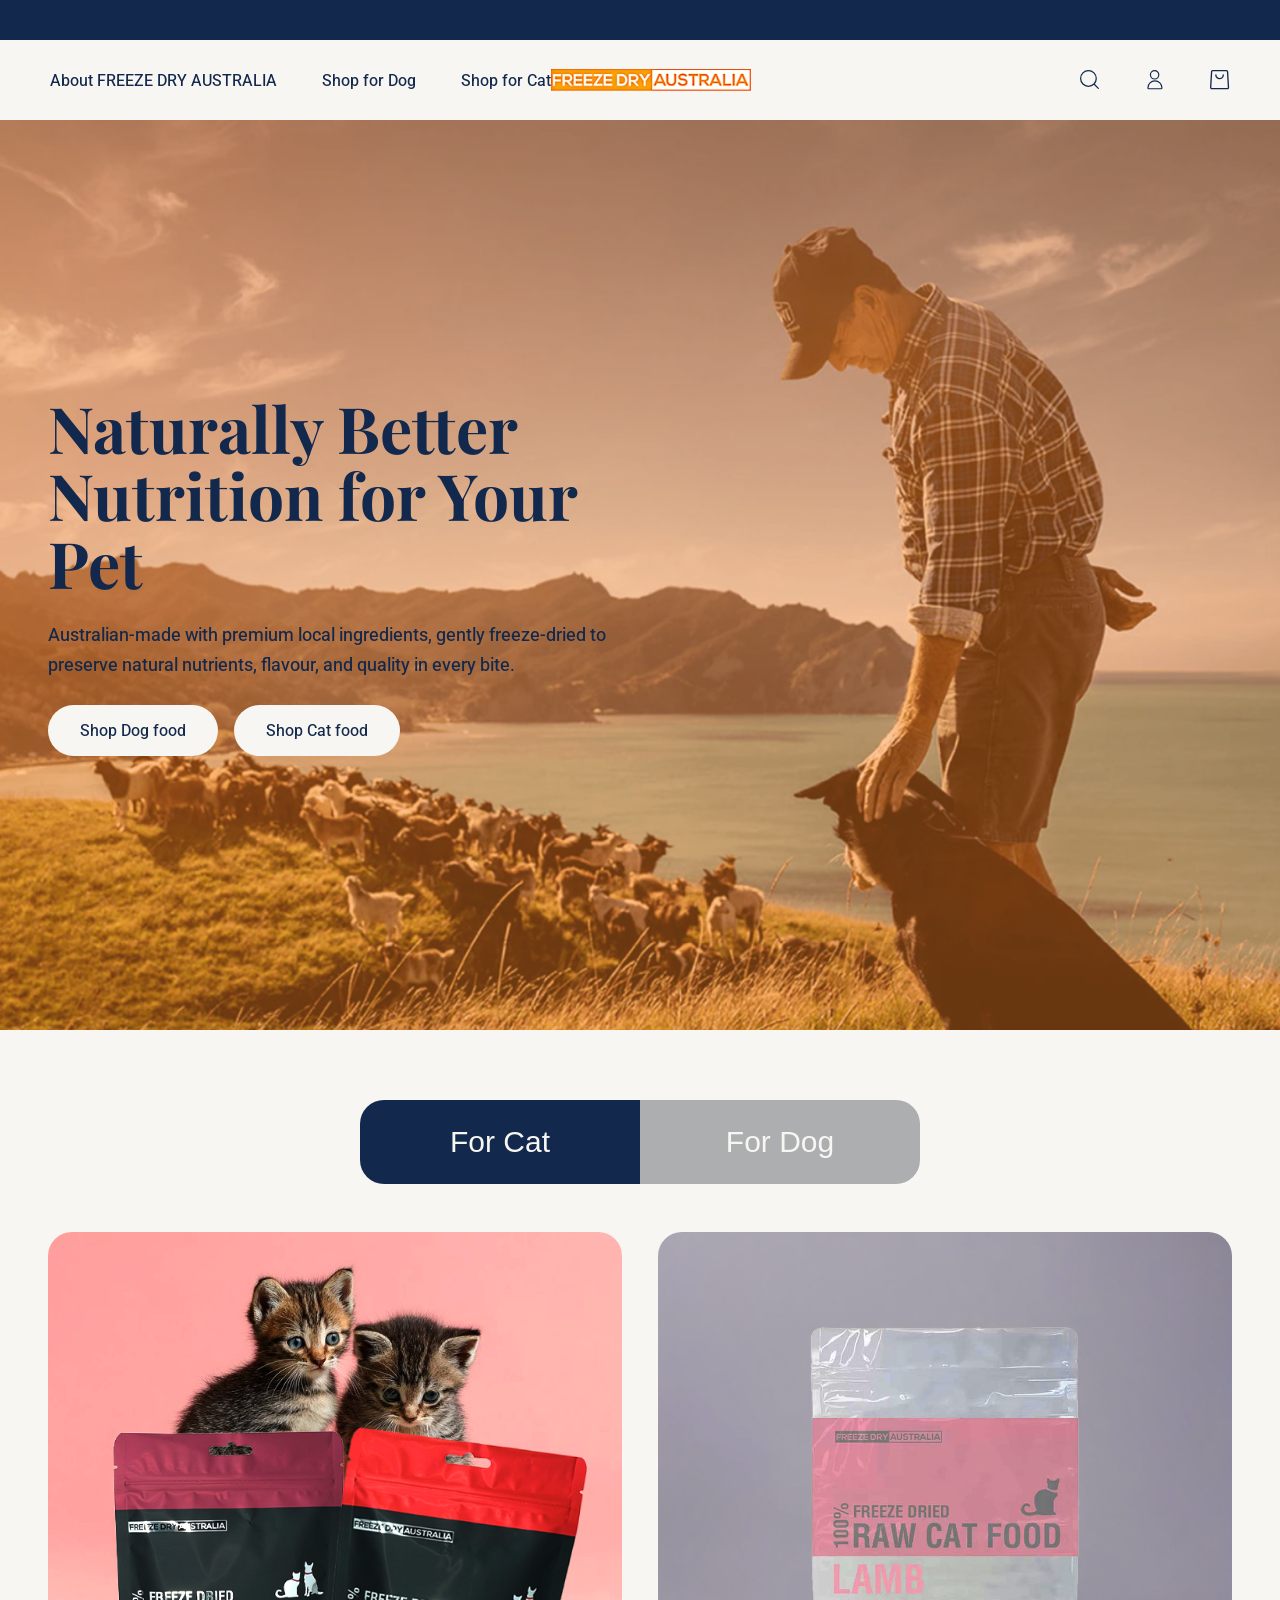
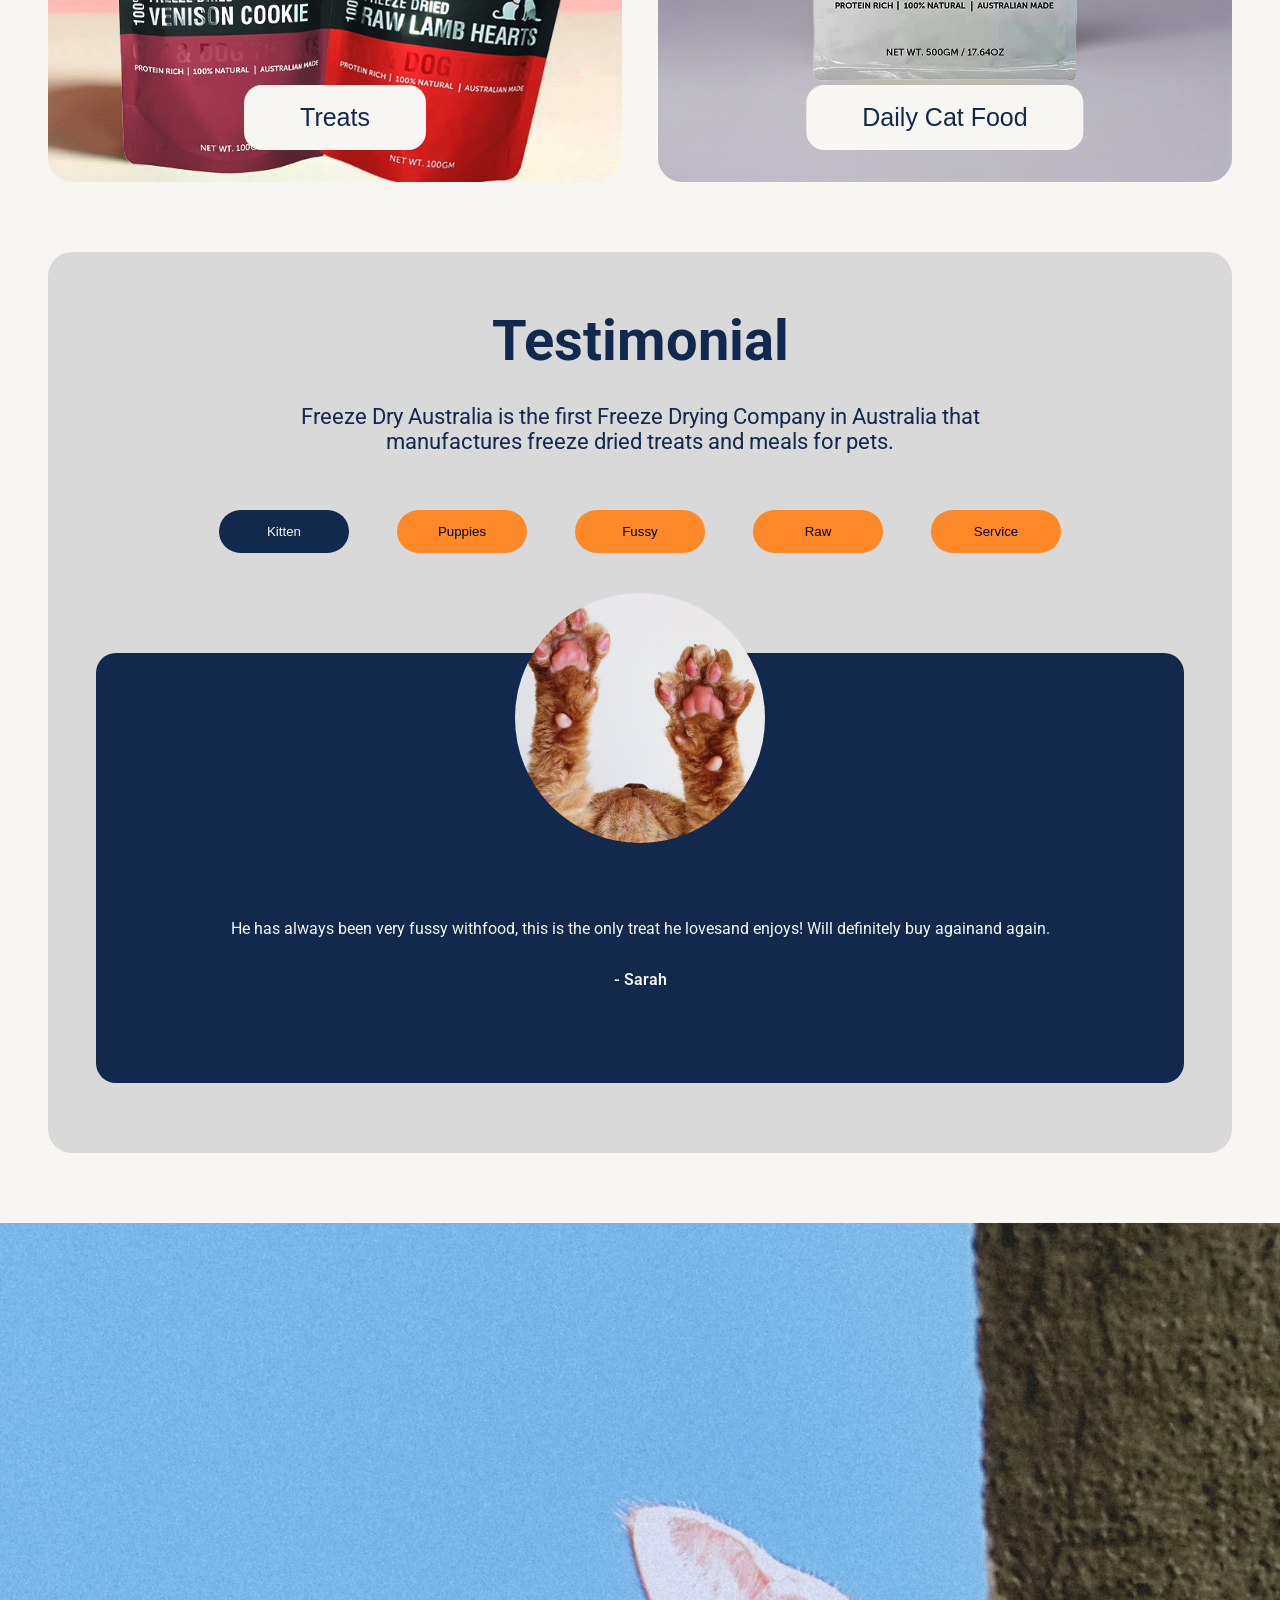
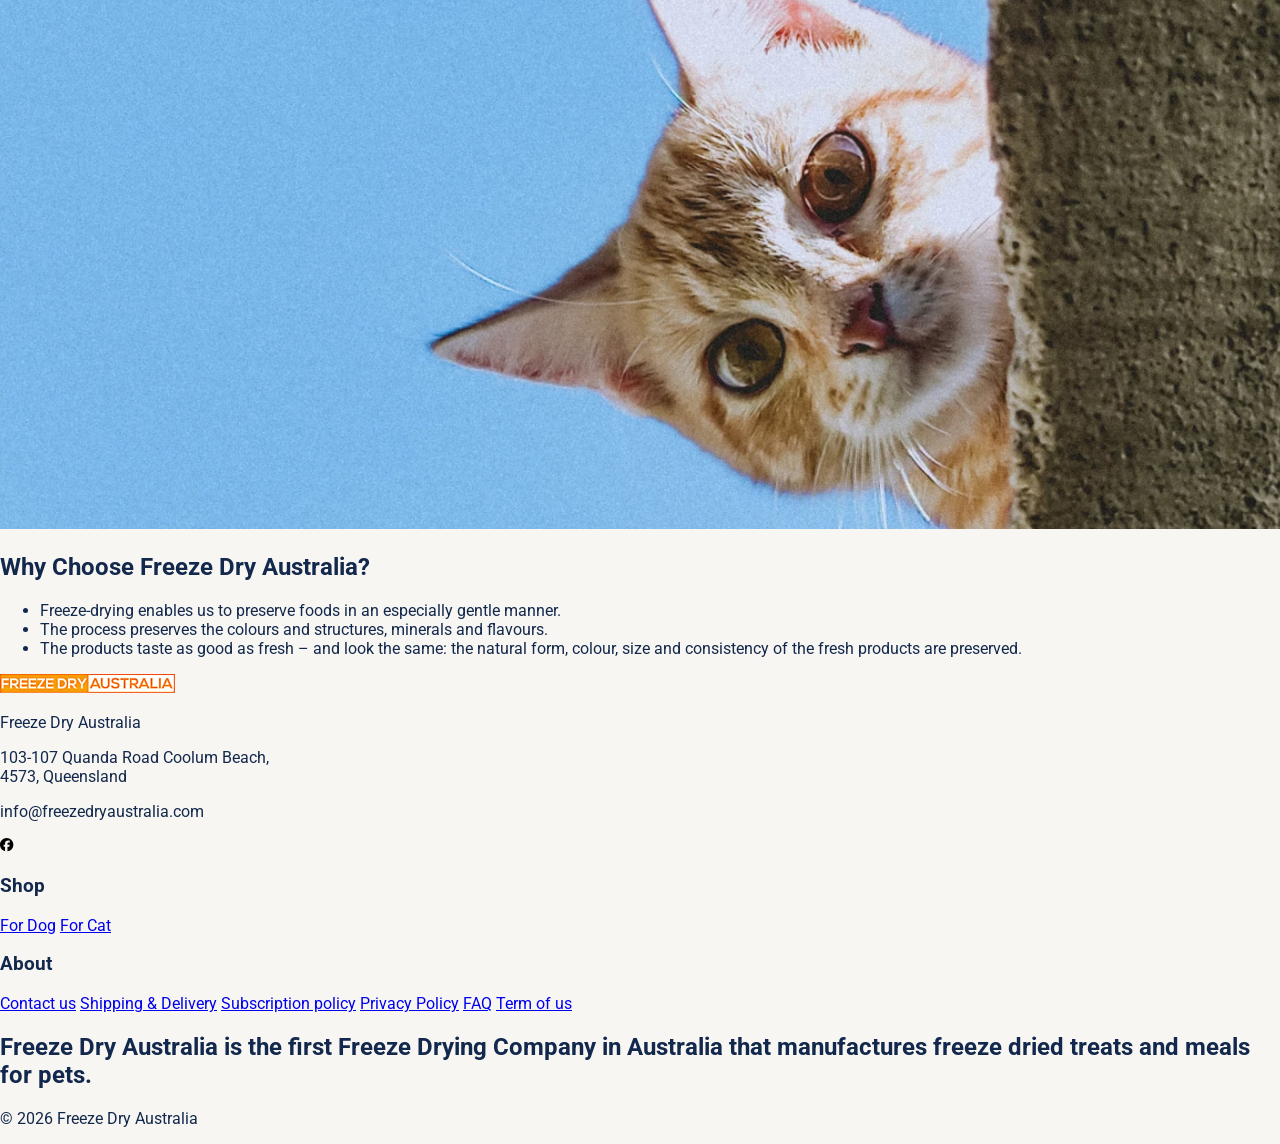
==== index.html @ 12892c16 "update homepage layout" ====
<!DOCTYPE html>
<html lang="en">
<head>
    <meta charset="UTF-8">
    <meta name="viewport" content="width=device-width, initial-scale=1.0">
    <title>Freezy homepage</title>
    <link rel="stylesheet" href="home.css">
    <link rel="preconnect" href="https://fonts.googleapis.com">
<link rel="preconnect" href="https://fonts.gstatic.com" crossorigin>
<link rel="preconnect" href="https://fonts.googleapis.com">
<link rel="preconnect" href="https://fonts.gstatic.com" crossorigin>
<link href="https://fonts.googleapis.com/css2?family=Inter:ital,opsz,wght@0,14..32,100..900;1,14..32,100..900&family=Josefin+Sans:ital,wght@0,100..700;1,100..700&family=Montserrat:ital,wght@0,100..900;1,100..900&family=Nunito+Sans:ital,opsz,wght@0,6..12,200..1000;1,6..12,200..1000&family=Playfair+Display:ital,wght@0,400..900;1,400..900&family=Roboto:ital,wght@0,100..900;1,100..900&display=swap" rel="stylesheet">
</head>
<body>
    <!-- i will use Chinese intead some notes-->
     <!-- 这部分是用于顶部运动行-->
    <div class="top-bar">
      <span>FREE SHIPPING OVER $150</span>
      <span>100% NATURAL INGREDIENTS</span>
      <span>AUSTRALIAN MADE PET TREATS</span>
      </div>
    
    <!-- 这部分是用于防止logo等-->
    <header class=" header-on-top">
        
        <nav class="nav-left">
          <a href="#">About FREEZE DRY AUSTRALIA</a>
          <a href="#">Shop for Dog</a>
          <a href="#">Shop for Cat</a></nav>
        <div class="logo">
          <a href="index.html"><img src="img\frezzylogo.svg" alt="logo-image"></a></div>
        
        <div class="nav-right">
          <a href="#"><img src="img\search-icon.svg" alt="Search"></a>
          <a href="#"><img src="img\personal-login.svg" alt="personal-login"></a>  
          <a href="#"><img src="img\cart.svg" alt="cart"></a></div>
        

    </header>

     <!-- 这部分是用于hero部分-->
      <main>
        <section class="hero">

          <div class="hero-overlay"></div> <img src="img\hero-image.png" alt="heroimage">
            <div class="hero-content">
                <p class="hero-sentence">Naturally Better Nutrition for Your Pet</p>
                <p class="hero-discription">Australian-made with premium local ingredients, gently freeze-dried to preserve natural nutrients, flavour, and quality in every bite.</p>
            <div class="hero-button">
                <a href="#" class="shop button">Shop Dog food</a>
                <a href="#" class="shop button">Shop Cat food</a>
            </div>
            </div>

           
        </section>

         <!-- 这部分是用于选猫or狗部分-->
         <section class="dogorcar-product-section">
            <div class="pet-tab">
                <button class="tab-active" data-pet="cat">For Cat</button>
                <button class="tab" data-pet="dog">For Dog</button>
            </div>

               <!-- 这部分是用于分布选猫部分-->
            <div class="product-grid cat-products active">
            <div class="Fordogorcat-product-card">
                <img src="img\shopcatfood.png" alt="Catfod">
                <button>Treats</button>
            </div>

             <div class="Fordogorcat-product-card">
                <img src="img\catfood-daily.png" alt="Catfod">
                <button>Daily Cat Food</button>
            </div></div>

          <!-- 这部分是用于分布狗部分-->
           <div class="product-grid dog-products">
            <div class="Fordogorcat-product-card">
                <img src="img\treatchiken.png" alt="dogfod">
                <button>Treats</button>
            </div>

            <div class="Fordogorcat-product-card">
                <img src="img\dogdailyfo.png" alt="dogfod">
                <button>Daily Dog Food</button>
            </div>
           </div>
         </section>

         <!-- 这部分是用于testimonial tabs-->
         
         <section class="testimonial-section">
            <h2>Testimonial</h2>
            <p class="Testimonial-sen">Freeze Dry Australia is the first Freeze Drying Company in Australia that manufactures freeze dried treats and meals for pets.</p>

            <div class="testimonial-tabs">
                <button class="review-bn active" data-review="kitten">Kitten</button>
                <button class="review-bn" data-review="puppies">Puppies</button>
                <button class="review-bn" data-review="fussy">Fussy</button>
                <button class="review-bn" data-review="raw">Raw</button>
                <button class="review-bn" data-review="service">Service</button>
            </div>

            <div class="review-display">
      
                <div class="main-review">
                <img id="review-image" src="img\kittten.jpg" alt="review pet image">
                <p id="review-text">He has always been very fussy withfood, this is the only treat he lovesand enjoys! Will definitely buy againand again.
      </p>
                <p id="review-name">- Sarah</p>
            </div>
            
        
        </div>
         </section>
      <!-- 这部分是用于whychooseus-->
 <section class="why-section">
    <img src="img\whychooseus.png" alt="Why">
    <div class="why-content">
    <h2>Why Choose Freeze Dry Australia?</h2>

    <ul>
      <li>Freeze-drying enables us to preserve foods in an especially gentle manner.</li>
      <li>The process preserves the colours and structures, minerals and flavours.</li>
      <li>The products taste as good as fresh – and look the same: the natural form, colour, size and consistency of the fresh products are preserved.</li>
    </ul>
  </div>
</section>

<!-- 这部分是用于结尾-->
 <footer class="site-footer">
  <div class="footer">
    <img src="img\frezzylogo.svg" alt="Freeze Dry Australia logo">

    <p>Freeze Dry Australia</p>
    <p>103-107 Quanda Road Coolum Beach,<br>4573, Queensland</p>
    <p>info@freezedryaustralia.com</p>

    <a href="https://www.facebook.com/freezedryaustralia/" class="social-icon"><img src="img\facebook.svg" alt="facebool"></a>
  </div>

  <div class="footer-links">
    <h3>Shop</h3>
    <a href="#">For Dog</a>
    <a href="#">For Cat</a>
  </div>
  <div class="footer-links">
    <h3>About</h3>
    <a href="#">Contact us</a>
    <a href="#">Shipping & Delivery</a>
    <a href="#">Subscription policy</a>
    <a href="#">Privacy Policy</a>
    <a href="#">FAQ</a>
    <a href="#">Term of us</a>
  </div>
    <div class="footer-message">
    <h2>
      Freeze Dry Australia is the first Freeze Drying Company in Australia that
      manufactures freeze dried treats and meals for pets.
    </h2>

    <p>© 2026 Freeze Dry Australia</p>
  </div>
</footer>



      </main>



  

    
      <script src="free.js"></script>
                 
</body>
</html>
---- home.css ----
* {
  box-sizing: border-box;
}

html,body {
    margin: 0;
    background: #F8F6F2;
    color: #12284C;
    width: 100%;
    font-family: "Roboto", sans-serif;
     overflow-x: clip;
   
}


.dogorcar-product-section,
.testimonial-section,
.why-section {
  margin-top: 70px;
}


/*top bar*/
.top-bar {
  position: relative;
  height: 40px;
  background:#12284C;
  overflow: hidden;
  display: flex;
  justify-content: center;
  align-items: center;
}

.top-bar span {
  position: absolute;
  color:#F8F6F2;
  font-size: 10px;
  font-weight: 400;
  opacity: 0;
  animation: textLoop 12s infinite;
}

.top-bar span:nth-child(1) {
  animation-delay: 0s;
}

.top-bar span:nth-child(2) {
  animation-delay: 4s;
}

.top-bar span:nth-child(3) {
  animation-delay: 8s;
}

@keyframes textLoop {

  0% {
    opacity: 0;
    transform: translatex(10px);
  }

  8% {
    opacity: 1;
    transform: translatex(0);
  }

  25% {
    opacity: 1;
  }

  33% {
    opacity: 0;
    transform: translatex(0);
  }

  100% {
    opacity: 0;
  }
}

/* nav bar */
.header-on-top {
  position: sticky;
  top: 0;
  width: 100%;
  height: 80px;
  padding: 0 50px;
  background: #F8F6F2;
  display: grid;
  grid-template-columns: 1fr auto 1fr;
  align-items: center;
  z-index: 1000;
}

* {
  box-sizing: border-box;
}

.nav-left {
  display: flex;
  gap: 45px;
  justify-content: flex-start;
}

.logo {
  display: flex;
  justify-content: center;
}

.logo img {
  width: 200px;
  height: auto;
  display: block;
}

.nav-right {
  display: flex;
  gap: 45px;
  justify-content: flex-end;
  align-items: center;
}

.nav-left a,.nav-right a {
  color: #12284C;
  text-decoration: none;
  font-weight: 450;
  white-space: nowrap;
}

.nav-right img {
  width: 20px;
  height: 20px;
  display: block;}

/*hero*/
.hero {
  position: relative;
  height: 910px;
  overflow: hidden;
  display: flex;
  align-items: center;
  padding: 0 48px;
}
.hero img{
  position: absolute;
  top: 0;
  left: 0;
  width: 100%;
  height: 100%;
  object-fit: cover;
  z-index: 0;
}

.hero-overlay {
  position: absolute;
 background: rgba(255, 137, 41, 0.4);
  z-index: 1;
  inset: 0;
}
.hero-content {
  max-width: 620px;
  position: relative;
  z-index: 2;
  color:#12284C;
  display: flex;
  flex-direction: column;
  gap: 24px;
}

.hero-sentence {
  font-size: 64px;
  line-height: 1.05;
  font-weight: 700;
  font-family: "Playfair Display", serif;
}

.hero-discription {
  font-size: 18px;
  line-height: 1.7;
  font-weight: 450;
}

.hero-sentence,
.hero-discription {
  margin: 0;
}

.hero-button {
  display: flex;
  gap: 16px;
  margin-top: 0;

}

.shop.button {
  background:#F8F6F2;
  color:#12284C;
  padding: 16px 32px;
  border-radius: 80px;
  text-decoration: none;
  font-weight: 450;
}

/* tab cat or dog product */
.dogorcar-product-section {
  padding: 0px 48px;
}

.pet-tab {
  width: 560px;
  margin: 0 auto 48px;
  display: flex;
  border-radius: 24px;
  overflow: hidden;
}

.tab,.tab-active {
  flex: 1;
  border: none;
  padding: 25px;
  font-size: 30px;
  background:#ADAEB0;
  color:#F8F6F2;
  cursor: pointer;
}

.tab-active {
  background:#12284C;
}

.product-grid {
  display: none;
  grid-template-columns: repeat(2, 1fr);
  gap: 36px;
}

.product-grid.active {
  display: grid;
}

.Fordogorcat-product-card {
  position: relative;
  height: 550px;
  border-radius: 24px;
  overflow: hidden;
}

.Fordogorcat-product-card img {
  width: 100%;
  height: 100%;
  object-fit: cover;
}

.Fordogorcat-product-card button {
  position: absolute;
  left: 50%;
  bottom: 32px;
  transform: translateX(-50%);
  border: none;
  border-radius: 18px;
  background:#F8F6F2;
  color:#12284C;
  padding: 18px 56px;
  font-size: 25px;
}



/* for testimonial */
.testimonial-section {
  padding: 10px 48px;
  margin-left: 48px;
  margin-right: 48px;
  background:#D9D9D9;
  border-radius: 24px;
  text-align: center;
}

.testimonial-section h2 {
  font-size: 56px;
  margin-bottom:  30px;
}

.Testimonial-sen {
  max-width: 720px;
  margin: 0 auto 56px;
  font-size: 22px;
}

.testimonial-tabs {
  display: flex;
  justify-content: center;
  gap: 48px;
  margin-bottom: 40px;
}

.review-bn {
  width: 130px;
  padding: 14px 0;
  border: none;
  border-radius: 80px;
  background: #FF8929;
  cursor: pointer;
}

.review-bn.active {
  background:#12284C;
  color:#F8F6F2;
}

.review-display {
  
  gap: 48px;
  align-items: end;
  
  margin: 0 auto;
  padding: 60px 0;
}



.main-review {
  position:relative;
  min-height: 430px;
  background:#12284C;
  color:#F8F6F2;
  border-radius: 20px;
  padding: 250px 48px 48px;
  display: flex;
  align-items:center;
  flex-direction: column;
  
}

.main-review img {
  position: absolute;
  top: -60px;
  left: 50%;
  transform: translateX(-50%);
  width: 250px;
  height: 250px;
  border-radius: 50%;
  object-fit: cover;
}

#review-name {

  font-weight: 600;

}
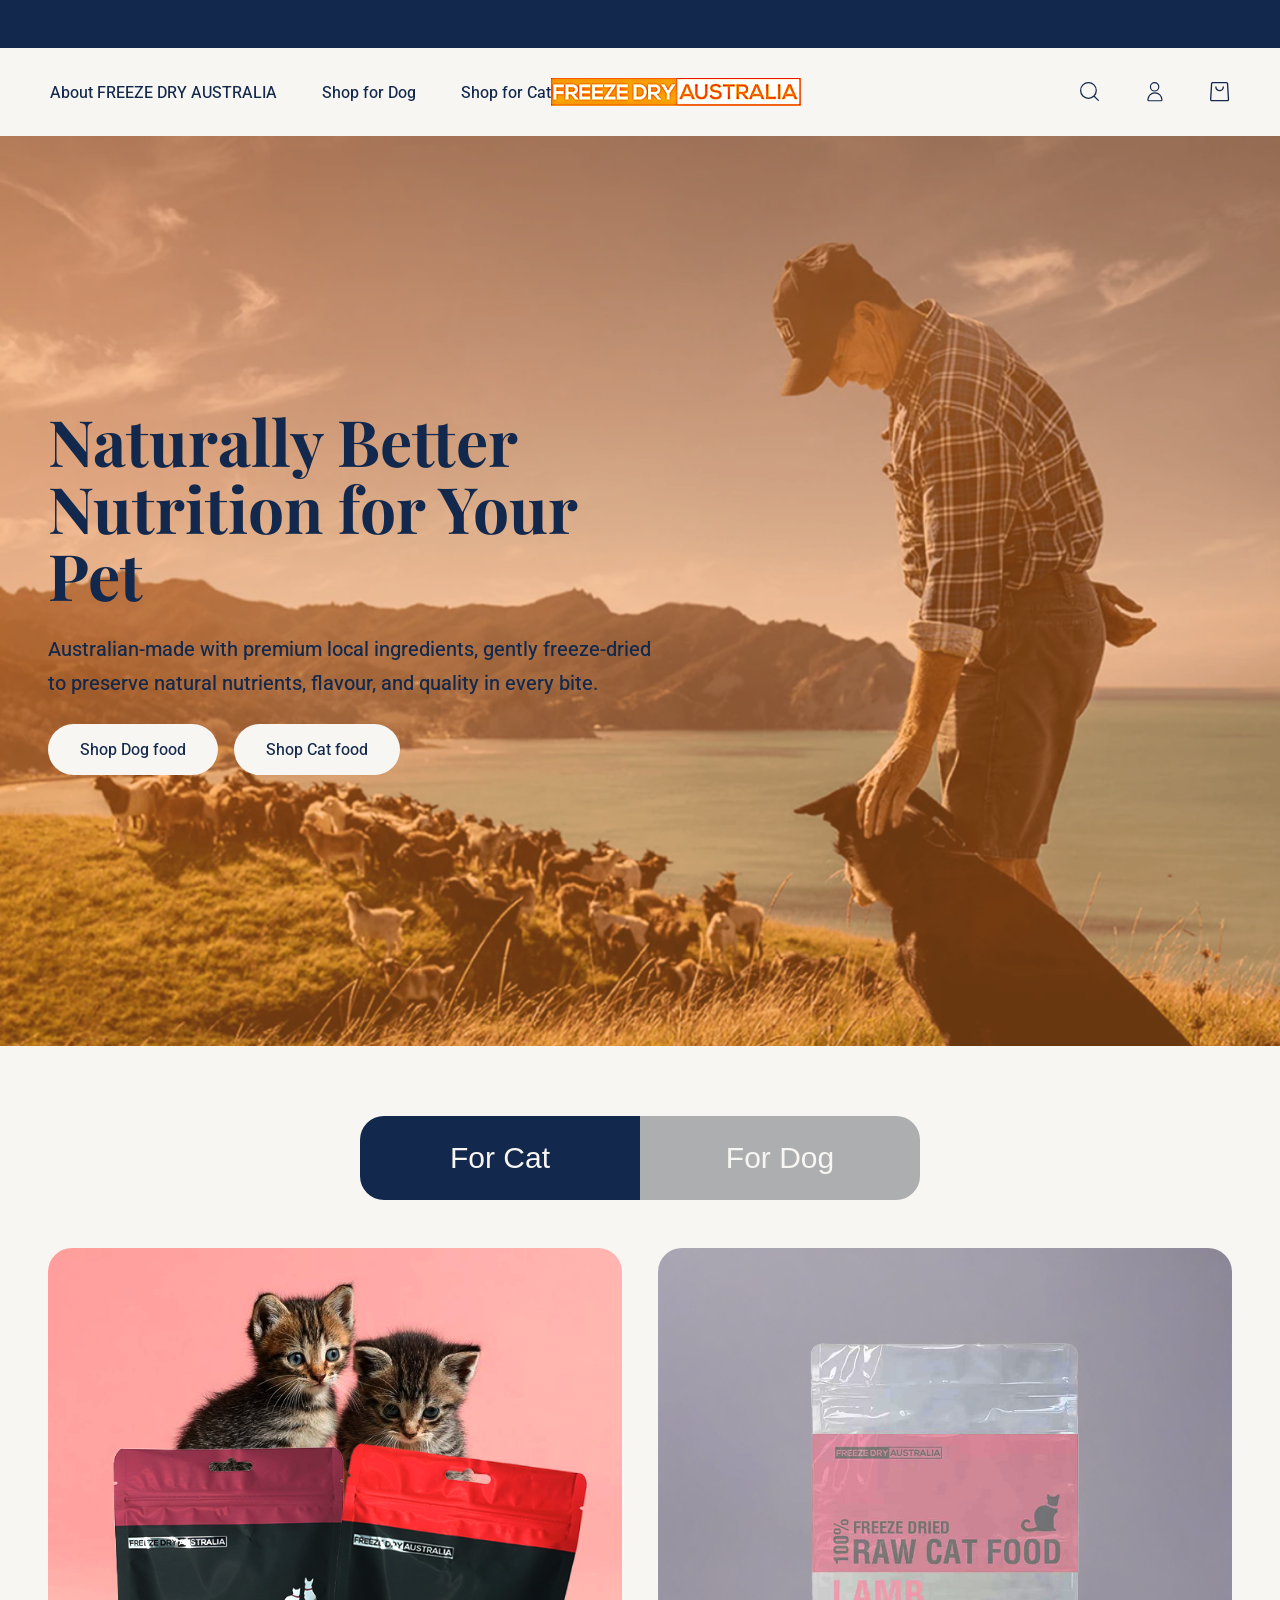
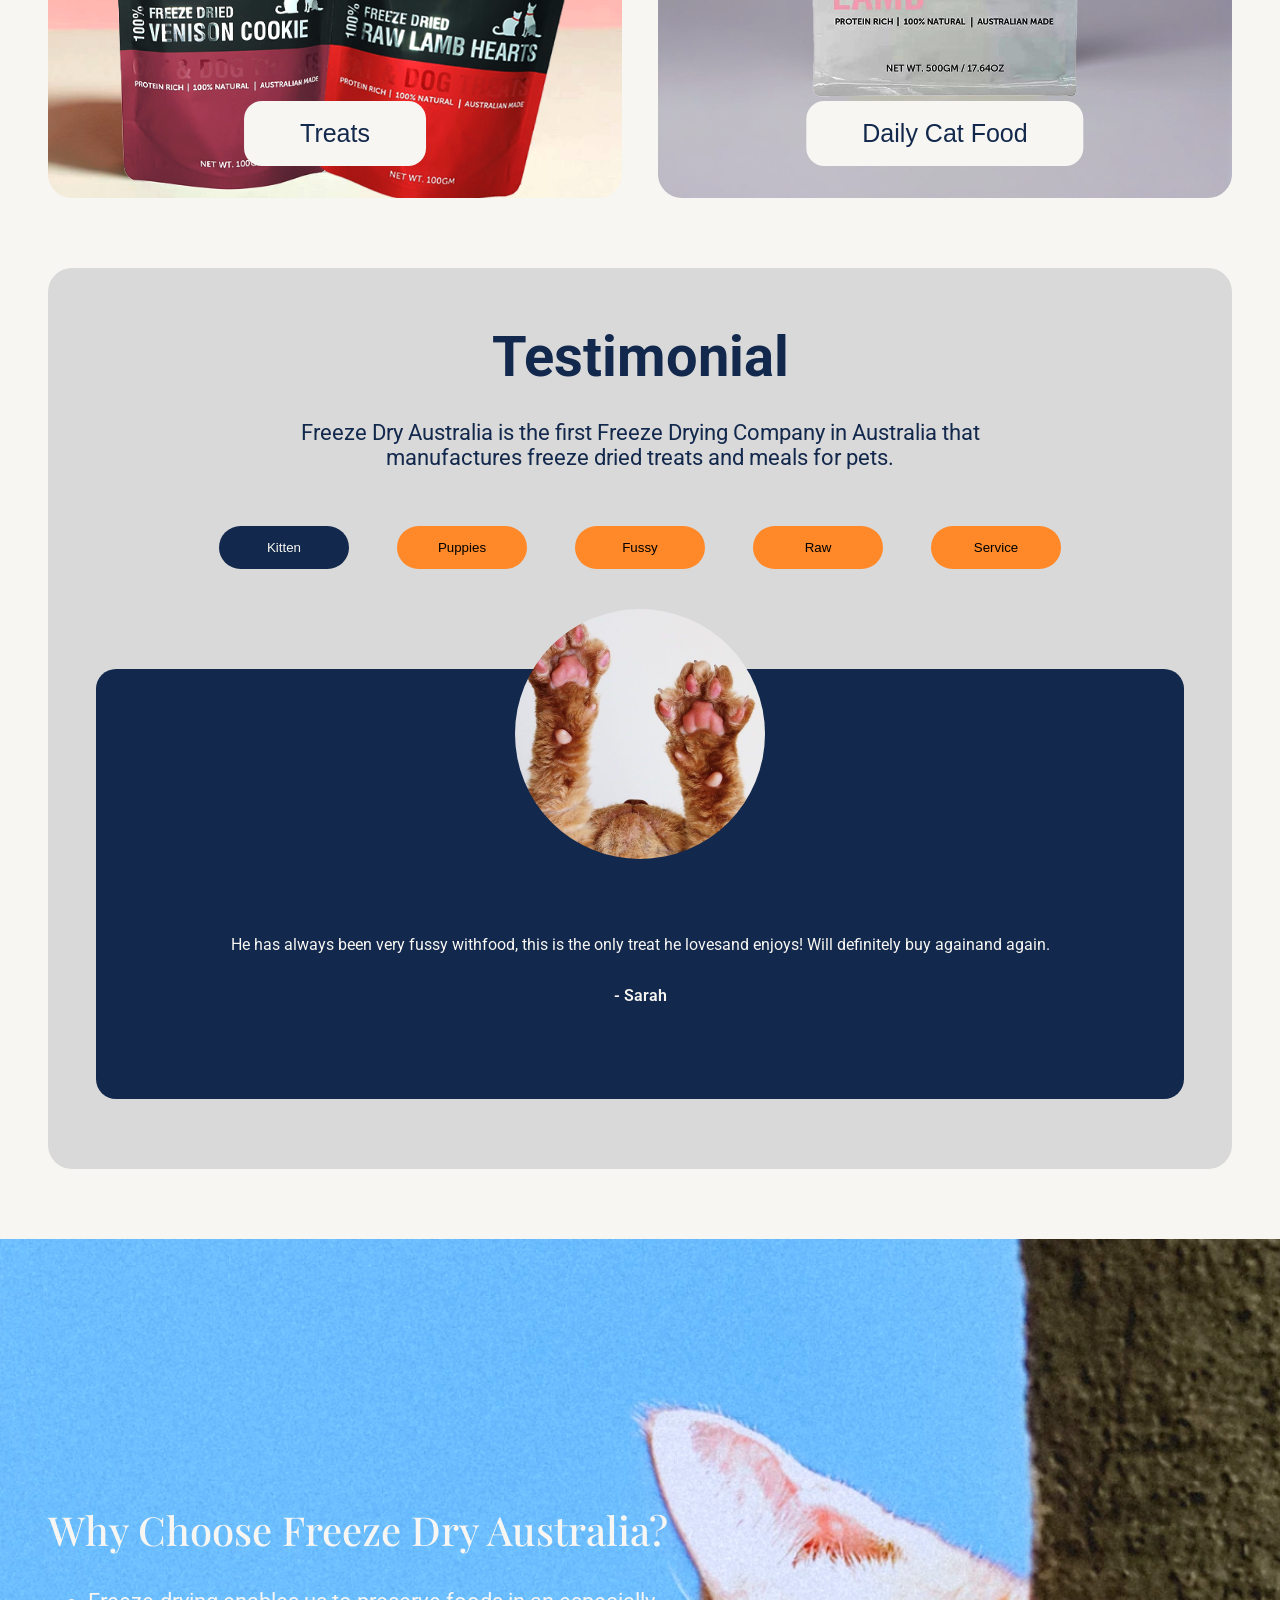
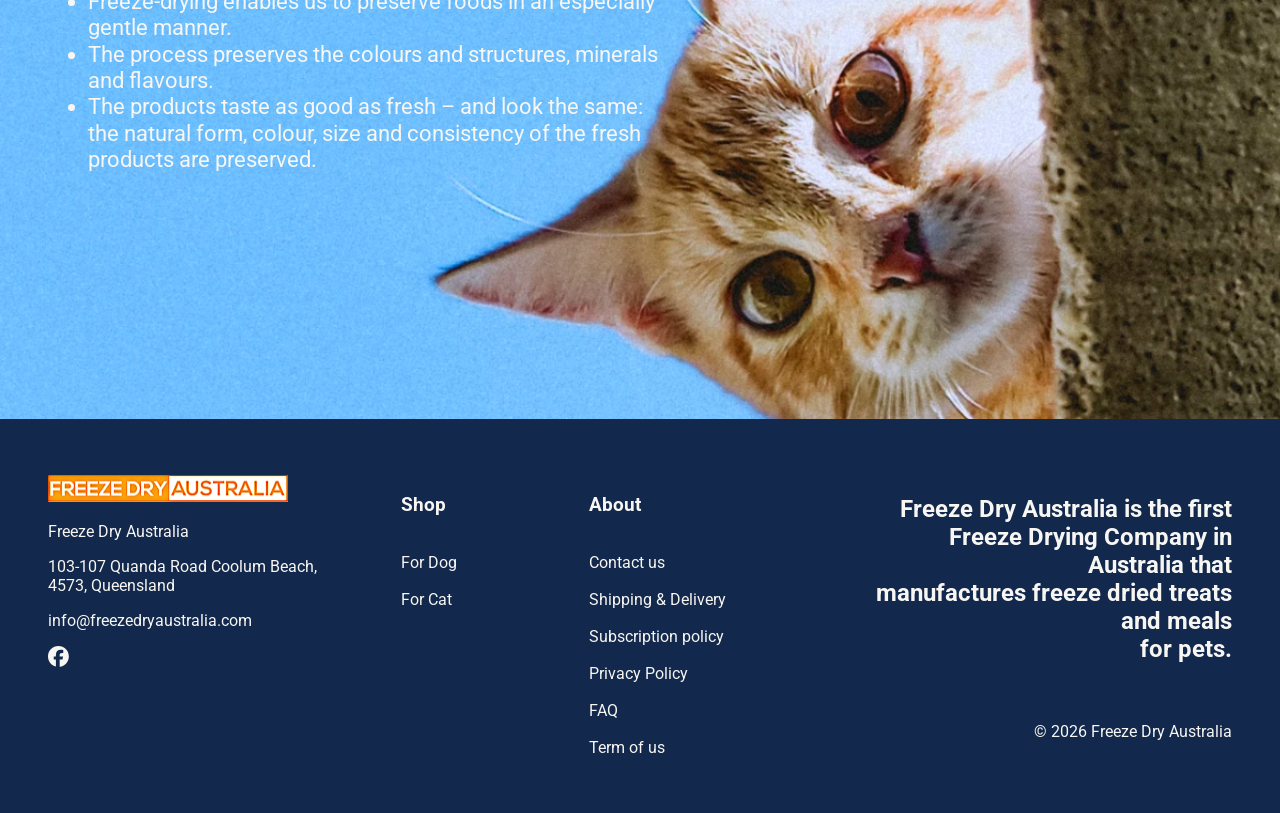
==== commit e6e895e2: "update homepage layout" ====
--- a/index.html
+++ b/index.html
@@ -116,7 +116,7 @@
          </section>
       <!-- 这部分是用于whychooseus-->
  <section class="why-section">
-    <img src="img\whychooseus.png" alt="Why">
+      <div class="why-bg"></div>
     <div class="why-content">
     <h2>Why Choose Freeze Dry Australia?</h2>
 
@@ -131,13 +131,13 @@
 <!-- 这部分是用于结尾-->
  <footer class="site-footer">
   <div class="footer">
-    <img src="img\frezzylogo.svg" alt="Freeze Dry Australia logo">
+    <img class="logo-footer"src="img\frezzylogo.svg" alt="Freeze Dry Australia logo">
 
     <p>Freeze Dry Australia</p>
     <p>103-107 Quanda Road Coolum Beach,<br>4573, Queensland</p>
     <p>info@freezedryaustralia.com</p>
 
-    <a href="https://www.facebook.com/freezedryaustralia/" class="social-icon"><img src="img\facebook.svg" alt="facebool"></a>
+    <a href="https://www.facebook.com/freezedryaustralia/" class="social-icon"><img src="img\facebook1.svg" alt="facebool"></a>
   </div>
 
   <div class="footer-links">
@@ -156,8 +156,8 @@
   </div>
     <div class="footer-message">
     <h2>
-      Freeze Dry Australia is the first Freeze Drying Company in Australia that
-      manufactures freeze dried treats and meals for pets.
+      Freeze Dry Australia is the first <br>Freeze Drying Company in Australia that<br>
+      manufactures freeze dried treats and meals<br> for pets.
     </h2>
 
     <p>© 2026 Freeze Dry Australia</p>
--- a/home.css
+++ b/home.css
@@ -23,7 +23,7 @@
 /*top bar*/
 .top-bar {
   position: relative;
-  height: 40px;
+  height: 48px;
   background:#12284C;
   overflow: hidden;
   display: flex;
@@ -34,8 +34,8 @@
 .top-bar span {
   position: absolute;
   color:#F8F6F2;
-  font-size: 10px;
-  font-weight: 400;
+  font-size: 13px;
+  font-weight: 350;
   opacity: 0;
   animation: textLoop 12s infinite;
 }
@@ -83,7 +83,7 @@
   position: sticky;
   top: 0;
   width: 100%;
-  height: 80px;
+  height: 88px;
   padding: 0 50px;
   background: #F8F6F2;
   display: grid;
@@ -108,7 +108,7 @@
 }
 
 .logo img {
-  width: 200px;
+  width: 250px;
   height: auto;
   display: block;
 }
@@ -175,7 +175,7 @@
 }
 
 .hero-discription {
-  font-size: 18px;
+  font-size: 20px;
   line-height: 1.7;
   font-weight: 450;
 }
@@ -347,4 +347,74 @@
 
   font-weight: 600;
 
+}
+
+/*Why*/
+.why-section {
+  position: relative;
+  height: 780px;
+  overflow: hidden;
+}
+
+.why-bg {
+  position: absolute;
+  inset: 0;
+  background-image: url("img/whychooseus.png");
+  background-repeat: no-repeat;
+  background-size: 120%;
+  background-position: 10% 70%;
+  filter: saturate(1.2) contrast(1.1);
+}
+
+.why-content {
+  position: absolute;
+  top: 50%;
+  left: 48px;
+  transform: translateY(-50%);
+  max-width: 620px;
+  color:#F8F6F2;
+}
+
+.why-content h2 {
+  font-size: 40px;
+  font-family: "Playfair Display", serif;
+  font-weight: 500;
+}
+
+.why-content li {
+  font-size: 22px;
+  line-height: 1.2;
+}
+
+/* footer */
+.site-footer {
+  background:#12284C;
+  color:#F8F6F2;
+  padding: 56px 48px;
+  display: grid;
+  grid-template-columns: 1.4fr 0.6fr 1fr 1.8fr;
+  gap: 64px;
+}
+
+.logo-footer {
+  width: 240px;
+}
+
+.footer-links {
+  display: flex;
+  flex-direction: column;
+  gap: 18px;
+}
+
+.footer-links a {
+  color:#F8F6F2;
+  text-decoration: none;
+}
+
+.footer-message {
+  display: flex;
+  flex-direction: column;
+  justify-content: space-between;
+  align-items: flex-end;
+  text-align: right;
 }
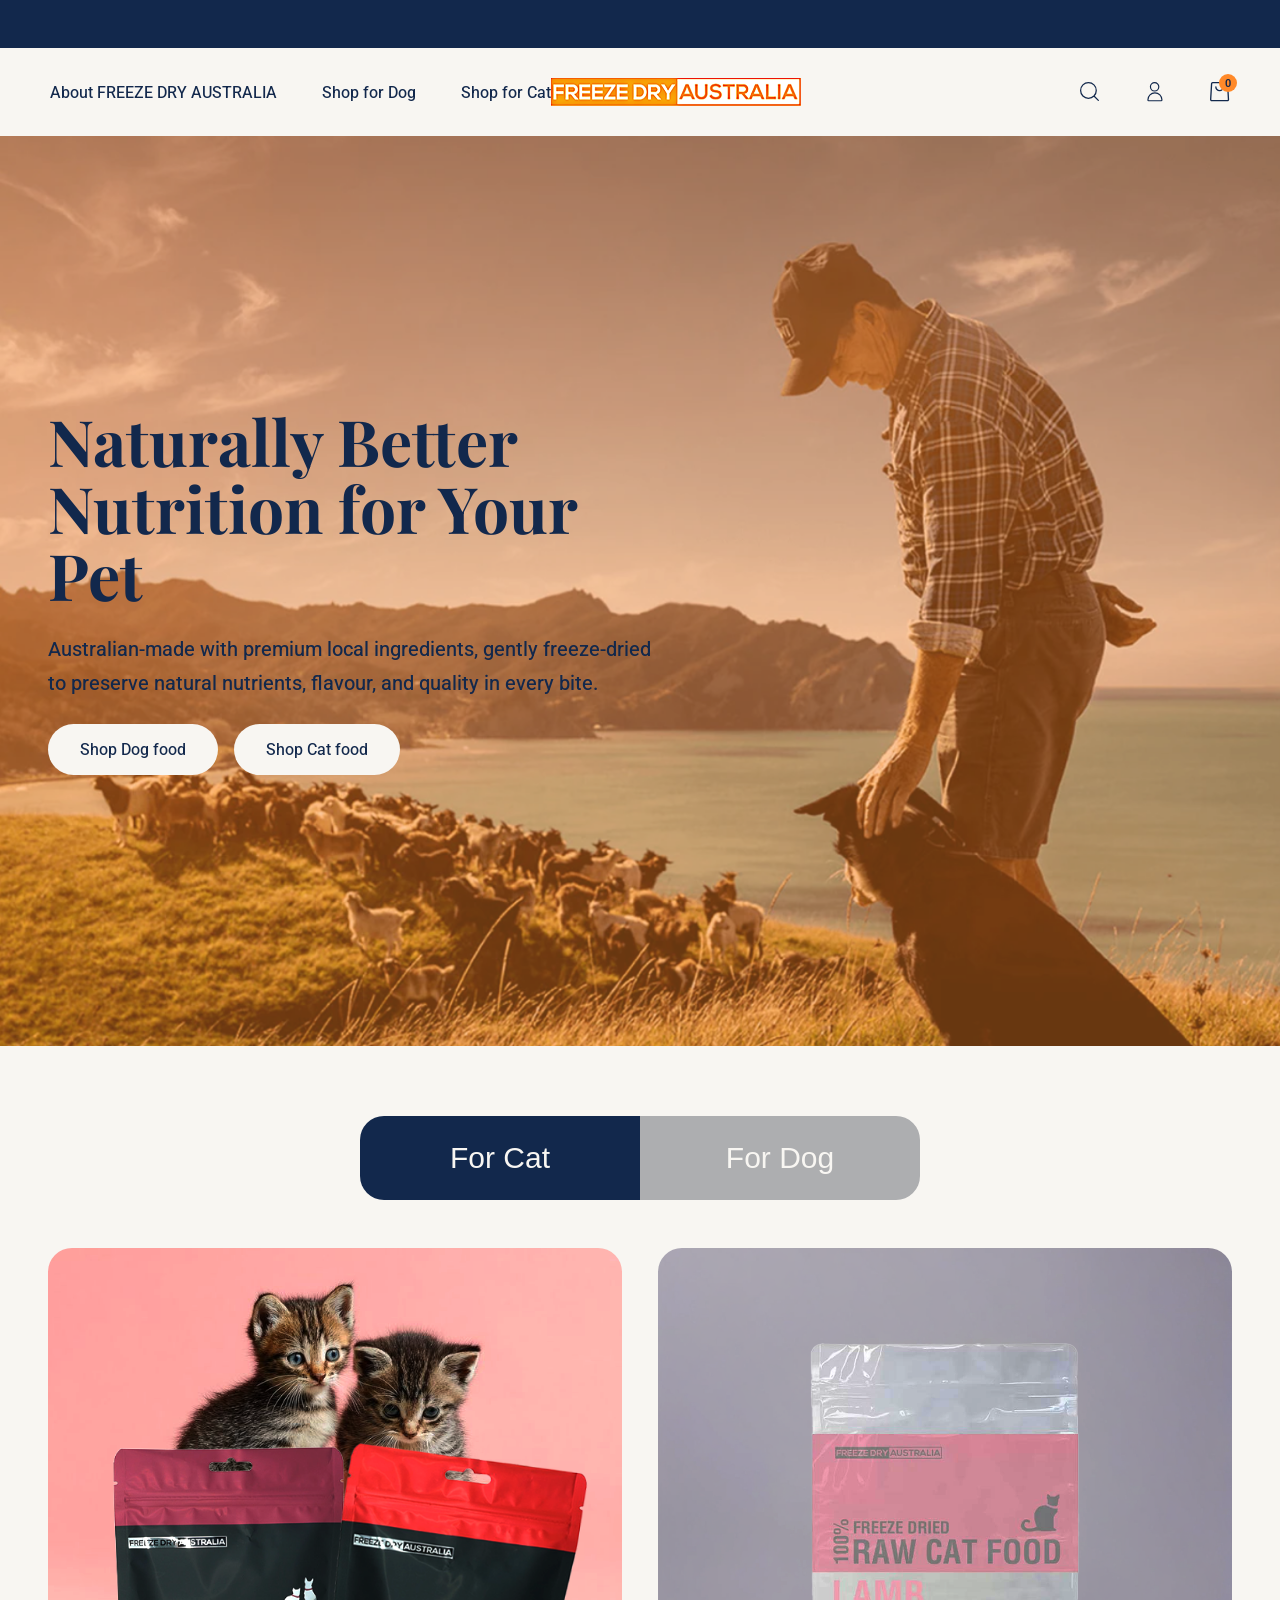
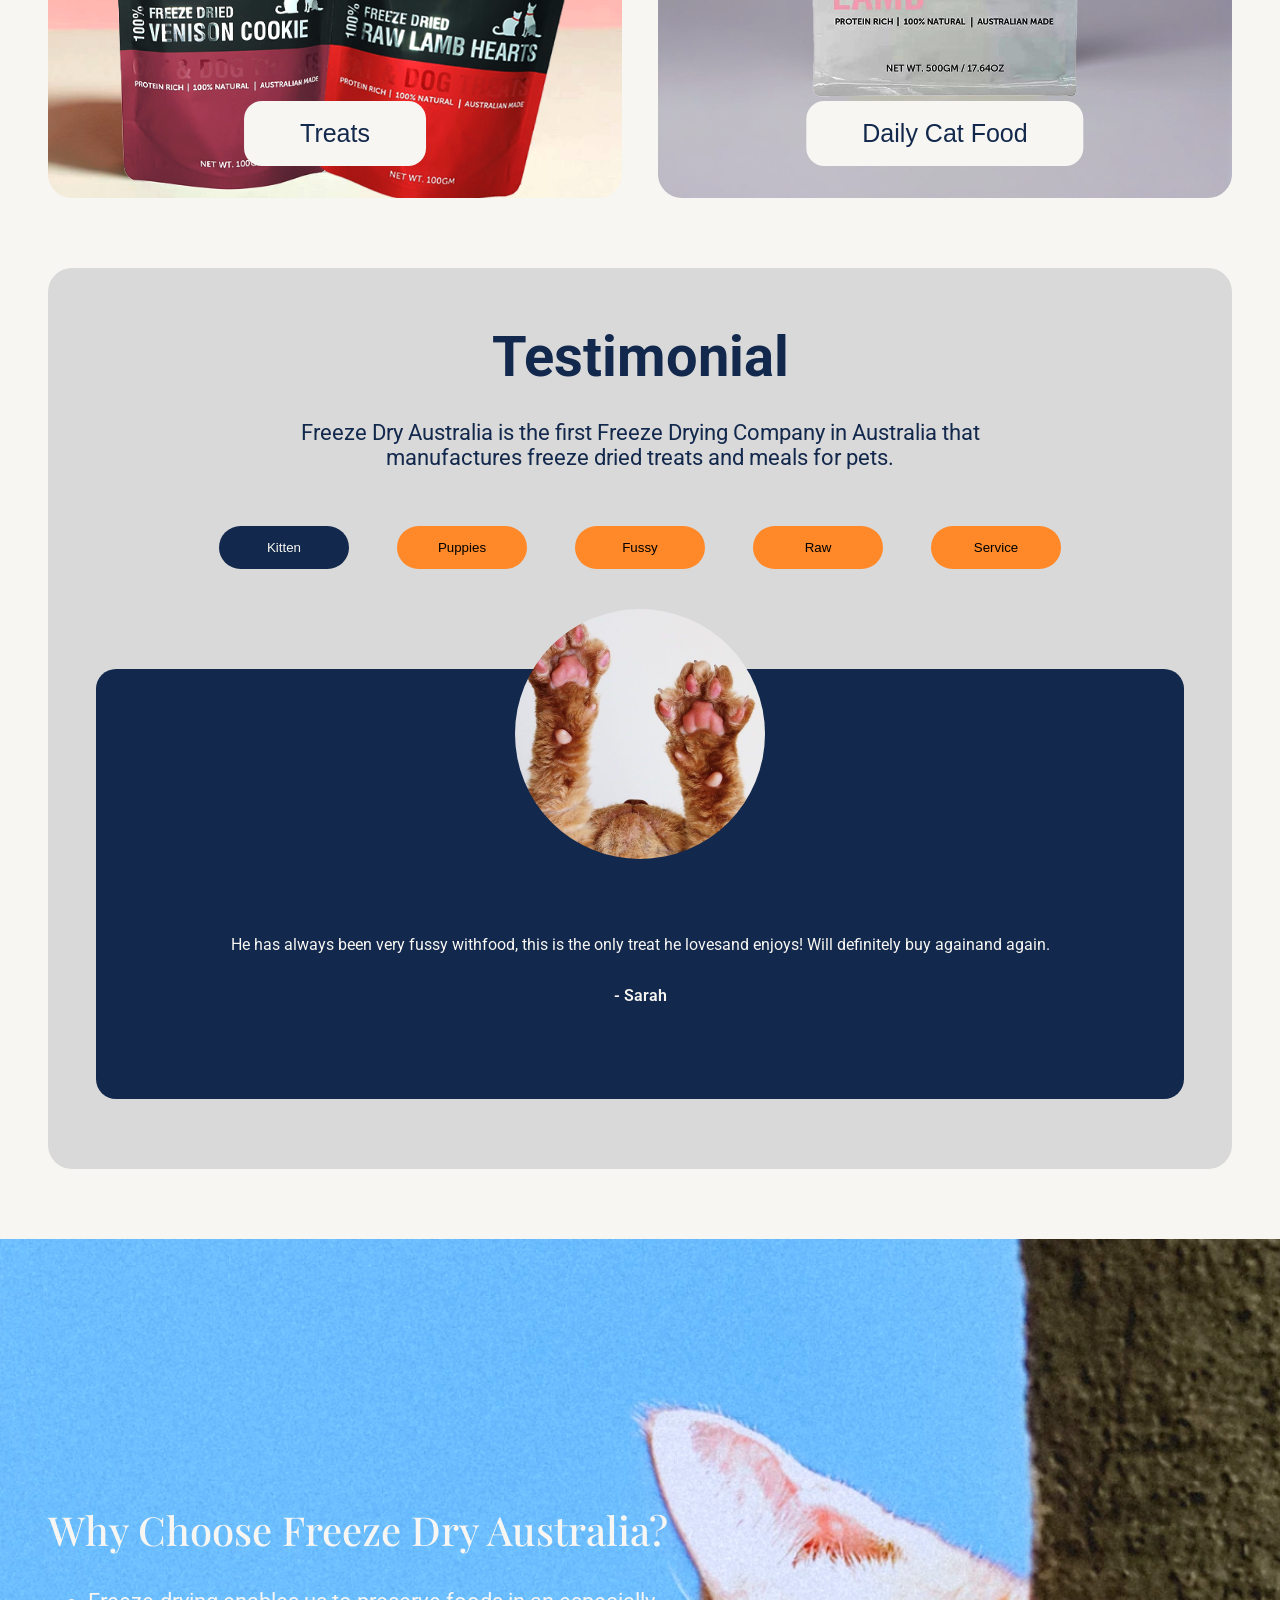
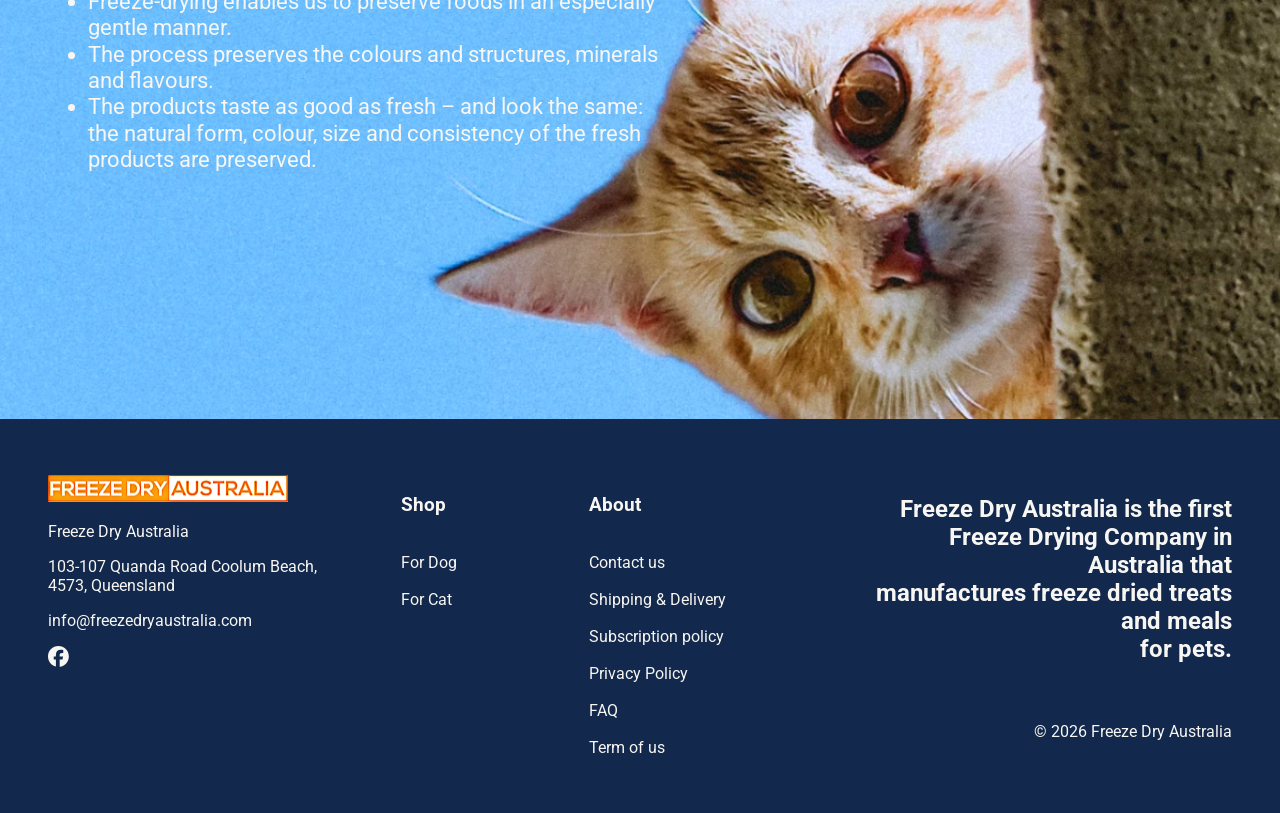
==== commit a71d05da: "update" ====
--- a/index.html
+++ b/index.html
@@ -31,9 +31,23 @@
           <a href="index.html"><img src="img\frezzylogo.svg" alt="logo-image"></a></div>
         
         <div class="nav-right">
-          <a href="#"><img src="img\search-icon.svg" alt="Search"></a>
-          <a href="#"><img src="img\personal-login.svg" alt="personal-login"></a>  
-          <a href="#"><img src="img\cart.svg" alt="cart"></a></div>
+          <a href="search.html">
+          <svg width="16" height="16" viewBox="0 0 16 16" fill="none" xmlns="http://www.w3.org/2000/svg">
+          <path d="M14.6667 14.6667L11.1667 11.1667M6.75 13C10.2017 13 13 10.2017 13 6.75C13 3.29822 10.2017 0.5 6.75 0.5C3.29822 0.5 0.5 3.29822 0.5 6.75C0.5 10.2017 3.29822 13 6.75 13Z" stroke="#12284C" stroke-linecap="round" stroke-linejoin="round"/>
+          </svg>
+
+          </a>
+          <a href="#">
+            <svg width="13" height="17" viewBox="0 0 13 17" fill="none" xmlns="http://www.w3.org/2000/svg">
+<path d="M0.5 15.3258V15.1458C0.5 11.8667 3.15831 9.20833 6.4375 9.20833C9.71666 9.20833 12.375 11.8667 12.375 15.1458V15.3258C12.375 15.6636 12.1011 15.9375 11.7633 15.9375H1.11174C0.773885 15.9375 0.5 15.6636 0.5 15.3258Z" stroke="#12284C" stroke-linejoin="round"/>
+<path d="M6.17361 7.625C8.14113 7.625 9.73611 6.03001 9.73611 4.0625C9.73611 2.09499 8.14113 0.5 6.17361 0.5C4.2061 0.5 2.61111 2.09499 2.61111 4.0625C2.61111 6.03001 4.2061 7.625 6.17361 7.625Z" stroke="#12284C" stroke-linejoin="round"/>
+</svg>
+
+          </a>  
+          <a href="#" class="cart-link" onclick="openCart(event)"><svg width="15" height="15" viewBox="0 0 15 15" fill="none" xmlns="http://www.w3.org/2000/svg">
+<path d="M9.95211 3.66667C9.95211 5.19696 8.71157 6.4375 7.18128 6.4375C5.65099 6.4375 4.41043 5.19696 4.41043 3.66667M1.19993 1.24518L0.501394 13.1202C0.474651 13.5749 0.836197 13.9583 1.2917 13.9583H13.0708C13.5263 13.9583 13.8879 13.5749 13.8611 13.1202L13.1626 1.24518C13.138 0.826737 12.7914 0.5 12.3723 0.5H1.99023C1.57106 0.5 1.22454 0.826737 1.19993 1.24518Z" stroke="#12284C" stroke-linecap="round" stroke-linejoin="round"/>
+</svg><span id="cart-count">0</span>
+</a></div>
         
 
     </header>
@@ -169,6 +183,70 @@
       </main>
 
 
+   <!-- 这部分是用于drawer-->
+      <div class="cart-overlay" id="cartOverlay" onclick="closeCart()"></div>
+      <aside class="cart-drawer" id="cartDrawer">
+
+         <!-- top-->
+        <div class="cart-drawer-head">
+          <div class="drawer-group">
+        <span class="drawer-cart-count" id="drawer-cart-count">0</span></div>
+        <h2>Your Cart</h2>
+        <button class="cart-close" onclick="closeCart()"><svg width="11" height="10" viewBox="0 0 11 10" fill="none" xmlns="http://www.w3.org/2000/svg">
+<path d="M0.5 0.5L9.6695 9.44026M9.6695 0.5L0.5 9.44026" stroke="#12284C" stroke-linecap="round" stroke-linejoin="round"/>
+</svg>
+</button></div>
+
+ <!-- shipping bar-->
+
+ <div class="drawer-shipping">
+  <p>Spend $131.75 more to reach free shipping!</p>
+
+  <div class="shipping-bar">
+      <div class="shipping-progress"></div></div></div>
+
+        
+        <div class="side-cart-item">
+          <img src="img/musule.png" alt="Green Lip Mussels">
+          <div class="side-cart-sentence"> <div class="side-cart-info"><div>
+      <p class="side-cart-category">Freeze-Dried Treats for Dog and Cat</p>
+      <h3>Whole Green Lip Mussels</h3>
+      <p>$18.25</p></div>
+      <button class="remove-items">
+        <svg width="11" height="10" viewBox="0 0 11 10" fill="none" xmlns="http://www.w3.org/2000/svg">
+<path d="M0.5 0.5L9.6695 9.44026M9.6695 0.5L0.5 9.44026" stroke="#12284C" stroke-linecap="round" stroke-linejoin="round"/>
+</svg>
+
+      </button>
+    </div>
+
+    <div class="quantity-item">
+      <button>-</button>
+      <span>1</span>
+      <button>+</button>
+    </div>
+  </div>
+        </div>
+
+  <div class="side-cart-bottom">
+    <div class="side-cart-total">
+      <span>Estimated total</span>
+      <strong>$18.25 AUD</strong>
+    </div>
+
+    <p class="shipping-note">Taxes and shipping calculated at checkout</p>
+    <div class="drawer-buttons">
+      <a href="cart.html" class="view-cart-btn">
+        View Cart
+      </a>
+      <a href="checkout.html" class="checkout-btn">
+        Check Out
+      </a>
+    </div>
+  </div>
+</aside>
+
+
 
   
 
--- a/home.css
+++ b/home.css
@@ -4,14 +4,50 @@
 
 html,body {
     margin: 0;
-    background: #F8F6F2;
-    color: #12284C;
     width: 100%;
     font-family: "Roboto", sans-serif;
      overflow-x: clip;
+     background-color: #F8F6F2;
+     color: #12284C;
    
 }
 
+a {
+  color: inherit;
+  text-decoration: none;
+  transition: 0.3s;
+}
+
+a:hover {
+  color: #FF8929;
+}
+
+svg path {
+  transition: 0.3s;
+  stroke: currentColor;
+}
+
+
+/*addtocart*/
+.cart-link {
+  position: relative;
+}
+
+#cart-count {
+  position: absolute;
+  top: -8px;
+  right: -7px;
+  width: 18px;
+  height: 18px;
+  border-radius: 80%;
+  background: #FF8929;
+  color: #12284C;
+  font-size: 11px;
+  font-weight: 600;
+  display: flex;
+  justify-content: center;
+  align-items: center;
+}
 
 .dogorcar-product-section,
 .testimonial-section,
@@ -127,10 +163,18 @@
   white-space: nowrap;
 }
 
-.nav-right img {
+.nav-right svg {
   width: 20px;
   height: 20px;
   display: block;}
+
+  .nav-right svg path {
+  transition: 0.3s;
+}
+
+.nav-right a:hover svg path {
+  stroke: #FF8929;
+}
 
 /*hero*/
 .hero {
@@ -417,4 +461,812 @@
   justify-content: space-between;
   align-items: flex-end;
   text-align: right;
-}+}
+
+
+
+/*search page */
+.search-page {
+  background:#12284C;
+  min-height: 100vh;
+}
+
+/*top */
+.search-top {
+  background:#F8F6F2;
+  padding: 48px 0;
+  display: flex;
+  justify-content: center;
+  align-items:center;
+  gap: 12px;
+}
+
+.search-bar {
+  width: 559px;
+  height: 42px;
+  background:#F8F6F2;
+  border: 1px solid #ADAEB0;
+  border-radius: 80px;
+  display: flex;
+  align-items: center;
+  padding-left: 18px;
+}
+
+.search-bar img {
+  width: 18px;
+  margin-right: 14px;
+}
+
+.search-bar input {
+  flex: 1;
+  border: none;
+  outline: none;
+  font-size: 18px;
+  color:#12284C;
+  background: transparent;
+}
+
+.close-btn {
+  width: 40px;
+  height: 40px;
+  border: none;
+  background:#12284C;
+  color:#F8F6F2;
+  border-radius: 10px;
+  font-size: 20px;
+  cursor: pointer;
+  margin-left: 12px;
+  display: flex;
+  justify-content: center;
+  align-items: center;
+
+}
+
+.close-btn svg {
+  width:9.14px;
+  height: 9.14px;
+  display: block;
+  
+}
+
+.close-btn path {
+  transition:0.3s;
+  stroke:#F8F6F2;
+}
+
+
+.close-btn:hover path {
+  stroke:#FF8929;
+
+}
+
+
+
+/*layout */
+.search-result-layout {
+  display: grid;
+  grid-template-columns: 1fr 260px;
+  gap: 72px;
+  padding: 60px 48px;
+}
+
+/* left*/
+.products-area h2 {
+  color:#F8F6F2;
+  margin-bottom: 36px;
+}
+
+.product-search-grid {
+  display: grid;
+  grid-template-columns: repeat(2, 353px);
+  gap: 36px;
+}
+
+/* search page */
+.search-page {
+  background: #12284C;
+  min-height: 100vh;
+}
+
+/* top search */
+.search-top {
+  background:#F8F6F2;
+  padding: 48px 0;
+  display: flex;
+  justify-content: center;
+}
+
+.search-bar {
+  width: 559px;
+  height: 48px;
+  background: #F8F6F2;
+  border: 1px solid #ADAEB0;
+  border-radius: 80px;
+  display: flex;
+  align-items: center;
+  padding-left: 18px;
+  padding-right: 1px;
+}
+
+.search-bar > img {
+  width: 18px;
+  height: 18px;
+  margin-right: 14px;
+}
+
+.search-bar input {
+  flex: 1;
+  border: none;
+  outline: none;
+  font-size: 18px;
+  color: #12284C;
+  background: transparent;
+}
+
+.close-btn {
+  width: 40px;
+  height: 40px;
+  border: none;
+  background: #12284C;
+  border-radius: 10px;
+  cursor: pointer;
+  display: flex;
+  justify-content: center;
+  align-items: center;
+}
+
+.close-btn img {
+  width: 10px;
+  height: 10px;
+}
+
+/*main layout*/
+.search-result-layout {
+  display: grid;
+  grid-template-columns: max-content 161px;
+  gap: 72px;
+  padding: 60px 48px;
+  align-items: start;
+}
+
+/* products area */
+.products-area h2,.search-suggestion h2 {
+  color: #F8F6F2;
+  font-size: 30px;
+  font-weight: 500;
+  margin: 0 0 36px;
+}
+
+.product-search-grid {
+  display: grid;
+  grid-template-columns: repeat(2, 353px);
+  gap: 36px;
+}
+
+/* card */
+.search-card {
+  width: 353px;
+  height: 161px;
+  background: #F8F6F2;
+  border-radius: 24px;
+  padding: 13px 16px;
+  display: flex;
+  align-items: center;
+  gap: 16px;
+}
+
+.search-card > img {
+  width: 129px;
+  height: 135px;
+  border-radius: 20px;
+  object-fit: cover;
+  flex-shrink: 0;
+}
+
+.search-card-info {
+  height: 135px;
+  flex: 1;
+  color: #12284C;
+  display: flex;
+  flex-direction: column;
+  justify-content: center;
+  gap: 6px;
+}
+
+.categorys {
+  color: #ADAEB0;
+  font-size: 10px;
+  font-weight: 450;
+ 
+
+}
+
+.categorys,
+.search-card-info h3,
+.prices,
+.stars {
+  margin: 0;
+}
+
+.search-card-info h3 {
+  min-height: 36px;
+  color: #12284C;
+  font-size: 15px;
+  font-weight: 450;
+}
+
+.stars {
+
+}
+
+.stars img {
+  width: 82px;
+  height: auto;
+  display: block;
+}
+
+.prices {
+  color: #12284C;
+  font-size: 16px;
+  font-weight: 500;
+}
+
+.search-card-info button {
+  width: 42px;
+  height: 42px;
+  border: none;
+  border-radius: 24px;
+  background: #FF8929;
+  color: #F8F6F2;
+  font-size: 8px;
+  cursor: pointer;
+ margin-top: auto;
+}
+
+.search-card-info button:hover {
+  color: #12284C;
+}
+
+
+
+
+
+/*suggestion*/
+.search-suggestion {
+  width: 161px;
+  display: flex;
+  flex-direction: column;
+}
+
+.search-suggestion a {
+  color: #F8F6F2;
+  text-decoration: none;
+  font-size: 15px;
+  margin-bottom: 24px;
+}
+
+.view-all-btn {
+  width: 353px;
+  height: 42px;
+  display: flex;
+  justify-content: center;
+  align-items: center;
+  border-radius: 24px;
+  background: #FF8929;
+  color: #F8F6F2;
+  text-decoration: none;
+  font-size: 15px;
+  font-weight: 450;
+  transition: 0.3s;
+  margin-top: 72px;
+}
+.view-all-btn:hover {
+  color: #12284C;
+}
+
+
+.products-area,.search-suggestion {
+  display: none;
+}
+
+
+/*result */
+.result-main {
+  padding: 48px;
+  background: #F8F6F2;
+  min-height: 100vh;
+}
+
+.result-main h1 {
+  text-align: center;
+  font-size: 50px;
+  color: #12284C;
+  margin-bottom: 32px;
+  font-family: "Roboto", sans-serif;
+  font-weight: 400;
+}
+
+
+.result-search-bar {
+  width: 559px;
+  height: 42px;
+  margin: 0 auto 48px;
+  border: 1px solid #ADAEB0;
+  border-radius: 80px;
+  display: flex;
+  align-items: center;
+  padding: 0 18px;
+  background: #F8F6F2;
+}
+
+.result-search-bar img {
+  width: 18px;
+  height: 18px;
+  margin-right: 14px;
+}
+
+.result-search-bar input {
+  flex: 1;
+  border: none;
+  outline: none;
+  background: transparent;
+  color: #12284C;
+  font-size: 16px;
+  font-family: "Roboto", sans-serif;
+}
+
+/* quantityandfilter */
+
+.result-quantity {
+  margin-bottom: 32px;
+  display: flex;
+  justify-content: space-between;
+  align-items: center;
+}
+
+.result-quantity p {
+  font-size: 14px;
+  color: #12284C;
+}
+
+.result-filter {
+  display: flex;
+  gap: 32px;
+}
+
+.result-filter span {
+  font-size: 14px;
+  color: #12284C;
+  cursor: pointer;
+}
+
+
+/*grid */
+.result-grid {
+  display: grid;
+  grid-template-columns: repeat(3, 1fr);
+  gap: 24px;
+  align-items: start;
+}
+
+.result-card {
+  background: #12284C;
+  border-radius: 24px;
+  overflow: hidden;
+}
+
+.result-card img {
+  width: 100%;
+  height: 520px;
+  object-fit: cover;
+  display: block;
+}
+
+
+.result-card-info {
+  background: #12284C;
+  padding: 24px;
+  color: #F8F6F2;
+  min-height: 240px;
+}
+
+.category {
+  font-size: 14px;
+  margin-bottom: 14px;
+  color: #ADAEB0;
+  font-family: "Roboto", sans-serif;
+}
+
+.result-card-info h2 {
+  font-size: 22px;
+  line-height: 1.25;
+  margin:0 0 16px;
+  font-weight: 400;
+  font-family: "Roboto", sans-serif;
+}
+
+.stars {
+  margin-bottom: 16px;
+}
+
+.stars img {
+  width: 92px;
+  height: auto;
+}
+
+.price-result {
+  font-size: 16px;
+  margin:0 0 20px;
+  font-family: "Roboto", sans-serif;
+}
+
+.result-card-info button {
+  width: 100%;
+  height: 42px;
+  border: none;
+  border-radius: 80px;
+  background: #FF8929;
+  color: #12284C;
+  font-size: 15px;
+  font-family: "Roboto", sans-serif;
+  cursor: pointer;
+}
+
+.product-image-link,
+.product-title-link {
+  text-decoration: none;
+}
+
+.product-title-link {
+  text-decoration: none;
+  color:#F8F6F2;
+  transition: 0.3s;
+}
+.product-title-link:hover {
+  color: #FF8929;
+}
+
+.product-image-link img {
+  display: block;
+}
+
+
+
+
+/*drawer*/
+
+.cart-overlay {
+  position: fixed;
+  inset: 0;
+  background: rgba(18, 40, 76, 0.35);
+  opacity: 0;
+  visibility: hidden;
+  transition: 0.3s;
+  z-index: 2000;
+}
+
+.cart-drawer {
+  position: fixed;
+  top: 0;
+  right: -500px;
+  width: 500px;
+  height: 100vh;
+  background:#F8F6F2;
+  z-index: 2001;
+  padding: 48px;
+  transition: 0.3s;
+}
+
+.cart-drawer.active {
+  right: 0;
+}
+
+.cart-overlay.active {
+  opacity: 1;
+  visibility: visible;
+}
+
+.cart-drawer-head{
+width: 100%;
+  display: flex;
+  justify-content:space-between;
+  align-items: center;
+}
+
+.drawer-group{
+  display: flex;
+  align-items: center;
+  gap: 12px;
+}
+.cart-close {
+  width: 40px;
+  height: 40px;
+  padding: 0;
+  border: none;
+  background: none;
+  display: flex;
+  justify-content: center;
+  align-items: center;
+  cursor: pointer;
+}
+
+.cart-drawer-head h2{
+  margin: 0;
+  line-height: 1;
+  }
+
+.cart-close svg{
+  width: 20px;
+  height: 20px;
+}
+
+.cart-close path {
+  transition: 0.3s;
+}
+
+.cart-close:hover path {
+  stroke: #FF8929;
+}
+
+
+.side-cart-item {
+  display: flex;
+  gap: 16px;
+  margin-top: 40px;
+}
+
+.side-cart-item img {
+  width: 90px;
+  height: 90px;
+  border-radius: 16px;
+  object-fit: cover;
+}
+
+.side-cart-category {
+  color: #ADAEB0;
+  font-size: 12px;
+}
+
+.side-cart-item h3 {
+  font-size: 16px;
+  font-weight: 400;
+}
+
+.side-cart-bottom {
+  position: absolute;
+  left: 48px;
+  right: 48px;
+  bottom: 32px;
+}
+
+.side-cart-total {
+  display: flex;
+  justify-content: space-between;
+  margin-bottom: 24px;
+}
+
+.checkout-btn {
+  height: 48px;
+  background: #12284C;
+  color: #F8F6F2;
+  border-radius: 12px;
+  display: flex;
+  justify-content: center;
+  align-items: center;
+}
+
+
+.drawer-shipping {
+  margin-top: 32px;
+  margin-bottom: 40px;
+  
+}
+
+.drawer-shipping p {
+  margin: 0 0 16px;
+  font-size: 15px;
+  color: #12284C;
+}
+
+.shipping-bar {
+  width: 100%;
+  height: 6px;
+  border-radius: 80px;
+  background: #D9D9D9;
+  overflow: hidden;
+}
+
+.shipping-progress {
+  width: 10%;
+  height: 100%;
+  background: #12284C;
+}
+
+/* cart item*/
+.side-cart-item {
+  display: flex;
+  gap: 20px;
+  margin-bottom: 48px;
+}
+
+.side-cart-item img {
+  width: auto;
+  height: 200px;
+  border-radius: 18px;
+  object-fit: cover;
+}
+
+.side-cart-sentence {
+  flex: 1;
+}
+
+
+.side-cart-info {
+  display: flex;
+  justify-content: space-between;
+  gap: 16px;
+}
+
+.side-cart-category {
+  margin: 0 0 8px;
+
+  color: #ADAEB0;
+  font-size: 12px;
+}
+
+.side-cart-info h3 {
+  margin: 0 0 12px;
+
+  font-size: 22px;
+  font-weight: 400;
+  line-height: 1.3;
+
+  color: #12284C;
+}
+
+.side-cart-info p:last-child {
+  margin: 0;
+
+  font-size: 18px;
+  font-weight: 500;
+
+  color: #12284C;
+}
+
+/* remove */
+
+.remove-items {
+  border: none;
+  background: none;
+  padding: 0;
+  cursor: pointer;
+}
+
+.remove-items svg {
+  width: 14px;
+  height: 14px;
+}
+
+.remove-items path {
+  stroke: #12284C;
+  transition: 0.3s;
+}
+
+.remove-items:hover path {
+  stroke: #FF8929;
+}
+
+/* quantity */
+.quantity-item {
+  margin-top: 24px;
+  width: 120px;
+  height: 42px;
+  border: 1px solid #ADAEB0;
+  border-radius: 80px;
+  display: flex;
+  justify-content: space-between;
+  align-items: center;
+  overflow: hidden;
+}
+
+.quantity-item button {
+  width: 40px;
+  height: 100%;
+  border: none;
+  background: none;
+  color: #12284C;
+  font-size: 20px;
+  cursor: pointer;
+}
+
+.quantity-item span {
+  color: #12284C;
+  font-size: 15px;
+}
+
+/* bottom */
+
+.side-cart-bottom {
+  position: absolute;
+  left: 32px;
+  right: 32px;
+  bottom: 32px;
+}
+
+.side-cart-total {
+  display: flex;
+  justify-content: space-between;
+  align-items: center;
+  margin-bottom: 12px;
+}
+
+.side-cart-total span {
+  font-size: 20px;
+  font-weight: 500;
+  color: #12284C;
+}
+
+.side-cart-total strong {
+  font-size: 28px;
+  color: #12284C;
+}
+
+.shipping-note {
+  margin: 0 0 24px;
+  font-size: 13px;
+  color: #ADAEB0;
+}
+
+/* buttons */
+
+.drawer-buttons {
+  display: grid;
+  grid-template-columns: 1fr 1fr;
+  gap: 16px;
+}
+
+.view-cart-btn {
+  height: 54px;
+  border: 1px solid #12284C;
+  border-radius: 999px;
+  display: flex;
+  justify-content: center;
+  align-items: center;
+  color: #12284C;
+  transition: 0.3s;
+}
+
+.view-cart-btn:hover {
+  background: #12284C;
+  color: #F8F6F2;
+}
+
+.checkout-btn {
+  height: 54px;
+  border-radius: 999px;
+  background: #12284C;
+  color: #F8F6F2;
+  display: flex;
+  justify-content: center;
+  align-items: center;
+  transition: 0.3s;
+}
+
+.checkout-btn:hover {
+  background: #FF8929;
+  color: #12284C;}
+
+
+
+ .drawer-cart-count {
+  width: 32px;
+  height: 32px;
+  border-radius: 80px;
+  background:#FF8929;
+  color: #12284C;
+  font-size: 15px;
+  font-weight: 600;
+  display: flex;
+  justify-content: center;
+  align-items: center;
+ }
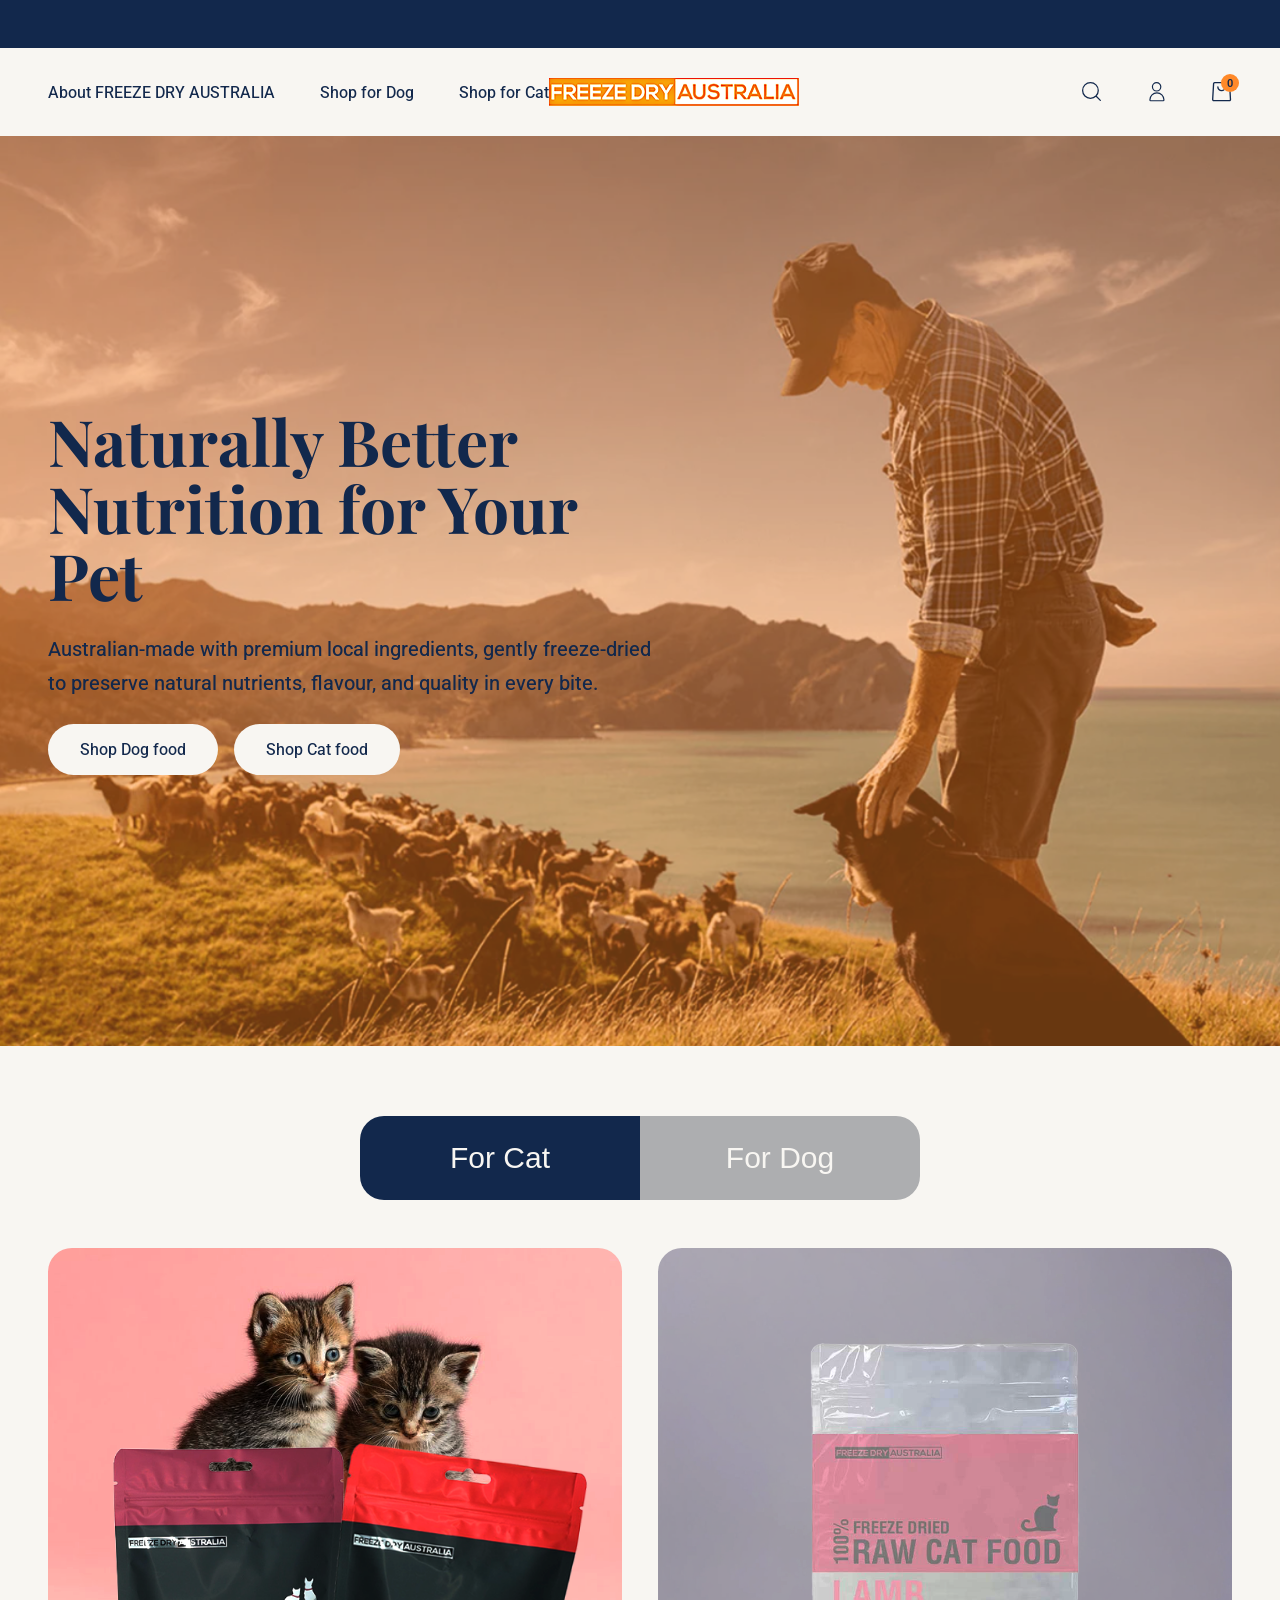
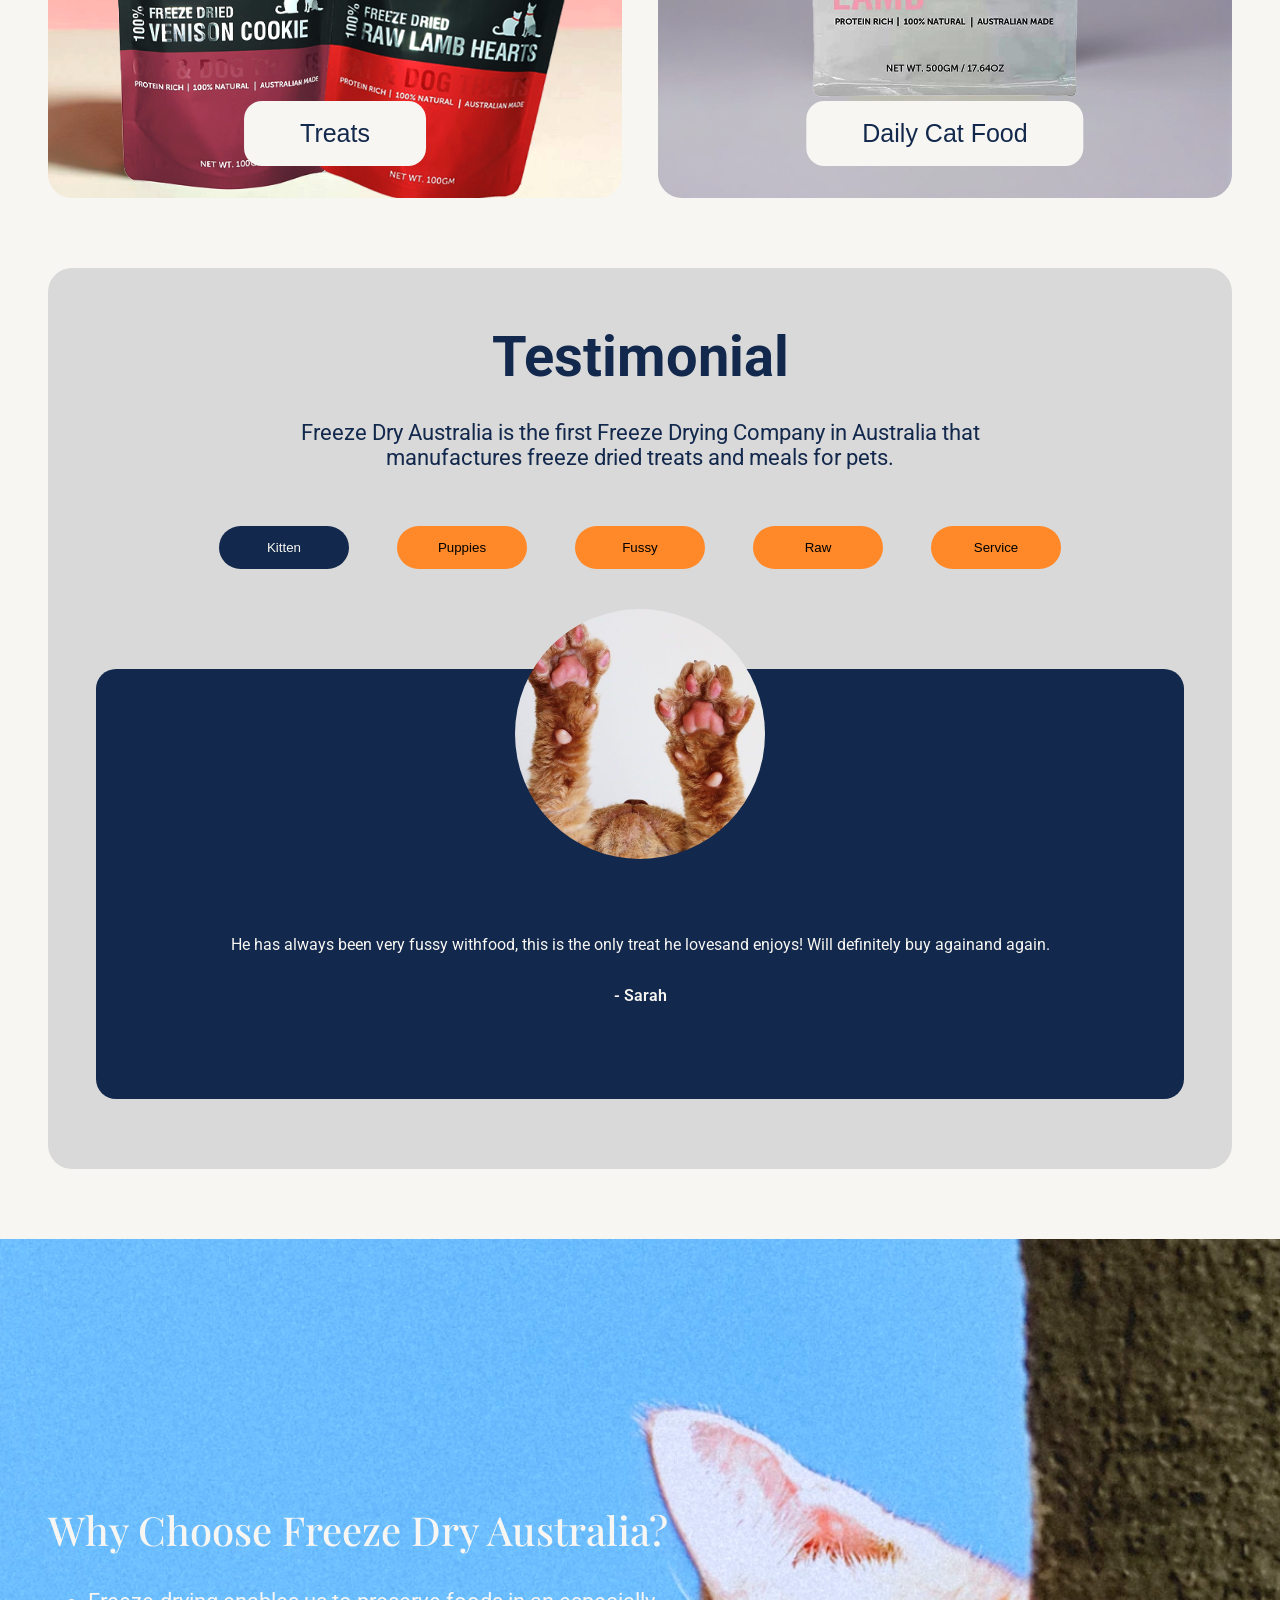
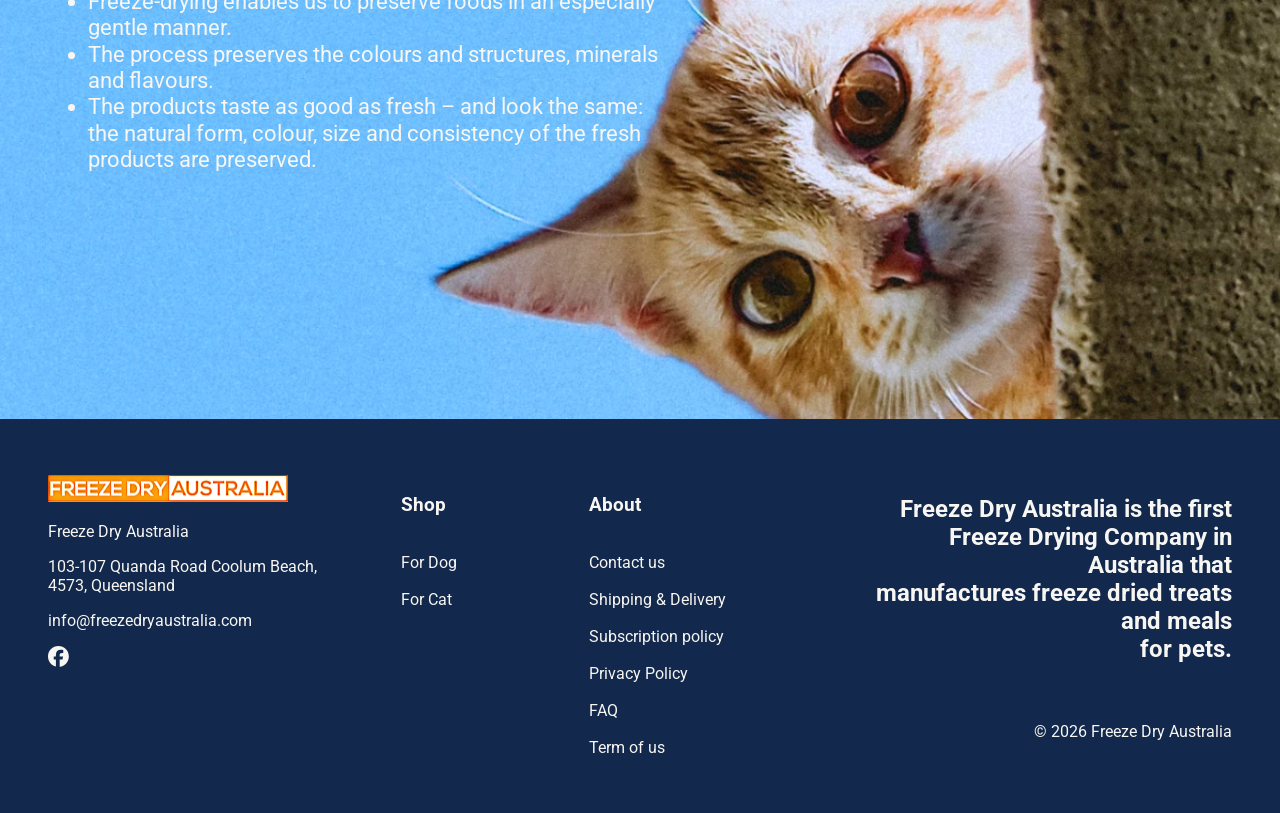
==== commit 73dd563e: "update homepage and css" ====
--- a/index.html
+++ b/index.html
@@ -61,8 +61,8 @@
                 <p class="hero-sentence">Naturally Better Nutrition for Your Pet</p>
                 <p class="hero-discription">Australian-made with premium local ingredients, gently freeze-dried to preserve natural nutrients, flavour, and quality in every bite.</p>
             <div class="hero-button">
-                <a href="#" class="shop button">Shop Dog food</a>
-                <a href="#" class="shop button">Shop Cat food</a>
+                <a href="#" class="shop-button">Shop Dog food</a>
+                <a href="#" class="shop-button">Shop Cat food</a>
             </div>
             </div>
 
@@ -189,9 +189,9 @@
 
          <!-- top-->
         <div class="cart-drawer-head">
-          <div class="drawer-group">
+          <div class="drawer-group"><h2>Your Cart</h2>
         <span class="drawer-cart-count" id="drawer-cart-count">0</span></div>
-        <h2>Your Cart</h2>
+        
         <button class="cart-close" onclick="closeCart()"><svg width="11" height="10" viewBox="0 0 11 10" fill="none" xmlns="http://www.w3.org/2000/svg">
 <path d="M0.5 0.5L9.6695 9.44026M9.6695 0.5L0.5 9.44026" stroke="#12284C" stroke-linecap="round" stroke-linejoin="round"/>
 </svg>
@@ -212,7 +212,7 @@
       <p class="side-cart-category">Freeze-Dried Treats for Dog and Cat</p>
       <h3>Whole Green Lip Mussels</h3>
       <p>$18.25</p></div>
-      <button class="remove-items">
+      <button class="remove-items" onclick="removeItem(this)">
         <svg width="11" height="10" viewBox="0 0 11 10" fill="none" xmlns="http://www.w3.org/2000/svg">
 <path d="M0.5 0.5L9.6695 9.44026M9.6695 0.5L0.5 9.44026" stroke="#12284C" stroke-linecap="round" stroke-linejoin="round"/>
 </svg>
@@ -221,9 +221,9 @@
     </div>
 
     <div class="quantity-item">
-      <button>-</button>
+      <button  onclick="changeQuantity(-1)">-</button>
       <span>1</span>
-      <button>+</button>
+      <button onclick="changeQuantity(1)">+</button>
     </div>
   </div>
         </div>
--- a/home.css
+++ b/home.css
@@ -1,5 +1,6 @@
-* {
-  box-sizing: border-box;
+
+html {
+  font-size: 16px;
 }
 
 html,body {
@@ -52,14 +53,14 @@
 .dogorcar-product-section,
 .testimonial-section,
 .why-section {
-  margin-top: 70px;
+  margin-top: 4.375rem;
 }
 
 
 /*top bar*/
 .top-bar {
   position: relative;
-  height: 48px;
+  height: 3rem;
   background:#12284C;
   overflow: hidden;
   display: flex;
@@ -70,7 +71,7 @@
 .top-bar span {
   position: absolute;
   color:#F8F6F2;
-  font-size: 13px;
+  font-size: 0.8125rem;
   font-weight: 350;
   opacity: 0;
   animation: textLoop 12s infinite;
@@ -119,8 +120,8 @@
   position: sticky;
   top: 0;
   width: 100%;
-  height: 88px;
-  padding: 0 50px;
+  height: 5.5rem;
+  padding: 0 3rem;
   background: #F8F6F2;
   display: grid;
   grid-template-columns: 1fr auto 1fr;
@@ -134,7 +135,7 @@
 
 .nav-left {
   display: flex;
-  gap: 45px;
+  gap: 2.8125rem;
   justify-content: flex-start;
 }
 
@@ -151,7 +152,7 @@
 
 .nav-right {
   display: flex;
-  gap: 45px;
+  gap: 2.8125rem;
   justify-content: flex-end;
   align-items: center;
 }
@@ -179,11 +180,11 @@
 /*hero*/
 .hero {
   position: relative;
-  height: 910px;
+  height: 56.875rem;
   overflow: hidden;
   display: flex;
   align-items: center;
-  padding: 0 48px;
+  padding: 0 3rem;
 }
 .hero img{
   position: absolute;
@@ -208,18 +209,18 @@
   color:#12284C;
   display: flex;
   flex-direction: column;
-  gap: 24px;
+  gap: 1.5rem;
 }
 
 .hero-sentence {
-  font-size: 64px;
+  font-size: 4rem;
   line-height: 1.05;
   font-weight: 700;
   font-family: "Playfair Display", serif;
 }
 
 .hero-discription {
-  font-size: 20px;
+  font-size: 1.25rem;
   line-height: 1.7;
   font-weight: 450;
 }
@@ -231,38 +232,38 @@
 
 .hero-button {
   display: flex;
-  gap: 16px;
+  gap: 1rem;
   margin-top: 0;
 
 }
 
-.shop.button {
+.shop-button {
   background:#F8F6F2;
   color:#12284C;
-  padding: 16px 32px;
-  border-radius: 80px;
+  padding: 1rem 2rem;
+  border-radius: 5rem;
   text-decoration: none;
   font-weight: 450;
 }
 
 /* tab cat or dog product */
 .dogorcar-product-section {
-  padding: 0px 48px;
+  padding: 0px 3rem;
 }
 
 .pet-tab {
   width: 560px;
-  margin: 0 auto 48px;
-  display: flex;
-  border-radius: 24px;
+  margin: 0 auto 3rem;
+  display: flex;
+  border-radius: 1.5rem;
   overflow: hidden;
 }
 
 .tab,.tab-active {
   flex: 1;
   border: none;
-  padding: 25px;
-  font-size: 30px;
+  padding: 1.5625rem;
+  font-size: 1.875rem;
   background:#ADAEB0;
   color:#F8F6F2;
   cursor: pointer;
@@ -275,7 +276,7 @@
 .product-grid {
   display: none;
   grid-template-columns: repeat(2, 1fr);
-  gap: 36px;
+  gap: 2.25rem;
 }
 
 .product-grid.active {
@@ -285,7 +286,7 @@
 .Fordogorcat-product-card {
   position: relative;
   height: 550px;
-  border-radius: 24px;
+  border-radius: 1.5rem;
   overflow: hidden;
 }
 
@@ -298,51 +299,51 @@
 .Fordogorcat-product-card button {
   position: absolute;
   left: 50%;
-  bottom: 32px;
+  bottom: 2rem;
   transform: translateX(-50%);
   border: none;
-  border-radius: 18px;
+  border-radius: 1.125rem;
   background:#F8F6F2;
   color:#12284C;
-  padding: 18px 56px;
-  font-size: 25px;
+  padding: 1.125rem 3.5rem;
+  font-size: 1.5625rem;
 }
 
 
 
 /* for testimonial */
 .testimonial-section {
-  padding: 10px 48px;
-  margin-left: 48px;
-  margin-right: 48px;
+  padding: 0.625rem 3rem;
+  margin-left: 3rem;
+  margin-right: 3rem;
   background:#D9D9D9;
-  border-radius: 24px;
+  border-radius: 1.5rem;
   text-align: center;
 }
 
 .testimonial-section h2 {
-  font-size: 56px;
-  margin-bottom:  30px;
+  font-size: 3.5rem;
+  margin-bottom:  1.875rem;
 }
 
 .Testimonial-sen {
   max-width: 720px;
-  margin: 0 auto 56px;
-  font-size: 22px;
+  margin: 0 auto 3.5rem;
+  font-size: 1.375rem;
 }
 
 .testimonial-tabs {
   display: flex;
   justify-content: center;
-  gap: 48px;
-  margin-bottom: 40px;
+  gap: 3rem;
+  margin-bottom: 2.5rem;
 }
 
 .review-bn {
   width: 130px;
-  padding: 14px 0;
+  padding: 0.875rem 0;
   border: none;
-  border-radius: 80px;
+  border-radius: 5rem;
   background: #FF8929;
   cursor: pointer;
 }
@@ -353,12 +354,11 @@
 }
 
 .review-display {
-  
-  gap: 48px;
+  display: grid;
+  gap: 3rem;
   align-items: end;
-  
   margin: 0 auto;
-  padding: 60px 0;
+  padding: 3.75rem 0;
 }
 
 
@@ -368,8 +368,8 @@
   min-height: 430px;
   background:#12284C;
   color:#F8F6F2;
-  border-radius: 20px;
-  padding: 250px 48px 48px;
+  border-radius: 1.25rem;
+  padding: 15.625rem 3rem 3rem;
   display: flex;
   align-items:center;
   flex-direction: column;
@@ -413,20 +413,20 @@
 .why-content {
   position: absolute;
   top: 50%;
-  left: 48px;
+  left: 3rem;
   transform: translateY(-50%);
   max-width: 620px;
   color:#F8F6F2;
 }
 
 .why-content h2 {
-  font-size: 40px;
+  font-size: 2.5rem;
   font-family: "Playfair Display", serif;
   font-weight: 500;
 }
 
 .why-content li {
-  font-size: 22px;
+  font-size: 1.375rem;
   line-height: 1.2;
 }
 
@@ -434,10 +434,10 @@
 .site-footer {
   background:#12284C;
   color:#F8F6F2;
-  padding: 56px 48px;
+  padding: 3.5rem 3rem;
   display: grid;
   grid-template-columns: 1.4fr 0.6fr 1fr 1.8fr;
-  gap: 64px;
+  gap: 4rem;
 }
 
 .logo-footer {
@@ -447,7 +447,7 @@
 .footer-links {
   display: flex;
   flex-direction: column;
-  gap: 18px;
+  gap: 1.125rem;
 }
 
 .footer-links a {
@@ -464,45 +464,46 @@
 }
 
 
-
-/*search page */
+/* search page */
 .search-page {
-  background:#12284C;
+  background: #12284C;
   min-height: 100vh;
 }
 
-/*top */
+/* top search */
 .search-top {
   background:#F8F6F2;
-  padding: 48px 0;
+  padding: 3rem 0;
   display: flex;
   justify-content: center;
-  align-items:center;
-  gap: 12px;
+  align-items: center;
+  gap: 0.75rem;
 }
 
 .search-bar {
   width: 559px;
-  height: 42px;
-  background:#F8F6F2;
+  height: 48px;
+  background: #F8F6F2;
   border: 1px solid #ADAEB0;
-  border-radius: 80px;
-  display: flex;
-  align-items: center;
-  padding-left: 18px;
-}
-
-.search-bar img {
+  border-radius: 5rem;
+  display: flex;
+  align-items: center;
+  padding-left: 1.125rem;
+  padding-right: 0.0625rem;
+}
+
+.search-bar > img {
   width: 18px;
-  margin-right: 14px;
+  height: 18px;
+  margin-right: 0.875rem;
 }
 
 .search-bar input {
   flex: 1;
   border: none;
   outline: none;
-  font-size: 18px;
-  color:#12284C;
+  font-size: 1.125rem;
+  color: #12284C;
   background: transparent;
 }
 
@@ -512,10 +513,10 @@
   border: none;
   background:#12284C;
   color:#F8F6F2;
-  border-radius: 10px;
-  font-size: 20px;
+  border-radius: 0.625rem;
+  font-size: 1.25rem;
   cursor: pointer;
-  margin-left: 12px;
+  margin-left: 0.75rem;
   display: flex;
   justify-content: center;
   align-items: center;
@@ -541,106 +542,27 @@
 }
 
 
-
-/*layout */
-.search-result-layout {
-  display: grid;
-  grid-template-columns: 1fr 260px;
-  gap: 72px;
-  padding: 60px 48px;
-}
-
-/* left*/
-.products-area h2 {
-  color:#F8F6F2;
-  margin-bottom: 36px;
-}
-
-.product-search-grid {
-  display: grid;
-  grid-template-columns: repeat(2, 353px);
-  gap: 36px;
-}
-
-/* search page */
-.search-page {
-  background: #12284C;
-  min-height: 100vh;
-}
-
-/* top search */
-.search-top {
-  background:#F8F6F2;
-  padding: 48px 0;
-  display: flex;
-  justify-content: center;
-}
-
-.search-bar {
-  width: 559px;
-  height: 48px;
-  background: #F8F6F2;
-  border: 1px solid #ADAEB0;
-  border-radius: 80px;
-  display: flex;
-  align-items: center;
-  padding-left: 18px;
-  padding-right: 1px;
-}
-
-.search-bar > img {
-  width: 18px;
-  height: 18px;
-  margin-right: 14px;
-}
-
-.search-bar input {
-  flex: 1;
-  border: none;
-  outline: none;
-  font-size: 18px;
-  color: #12284C;
-  background: transparent;
-}
-
-.close-btn {
-  width: 40px;
-  height: 40px;
-  border: none;
-  background: #12284C;
-  border-radius: 10px;
-  cursor: pointer;
-  display: flex;
-  justify-content: center;
-  align-items: center;
-}
-
-.close-btn img {
-  width: 10px;
-  height: 10px;
-}
-
 /*main layout*/
 .search-result-layout {
   display: grid;
   grid-template-columns: max-content 161px;
-  gap: 72px;
-  padding: 60px 48px;
+  gap: 4.5rem;
+  padding: 3.75rem 3rem;
   align-items: start;
 }
 
 /* products area */
 .products-area h2,.search-suggestion h2 {
   color: #F8F6F2;
-  font-size: 30px;
+  font-size: 1.875rem;
   font-weight: 500;
-  margin: 0 0 36px;
+  margin: 0 0 2.25rem;
 }
 
 .product-search-grid {
   display: grid;
   grid-template-columns: repeat(2, 353px);
-  gap: 36px;
+  gap: 2.25rem;
 }
 
 /* card */
@@ -648,17 +570,17 @@
   width: 353px;
   height: 161px;
   background: #F8F6F2;
-  border-radius: 24px;
-  padding: 13px 16px;
-  display: flex;
-  align-items: center;
-  gap: 16px;
+  border-radius: 1.5rem;
+  padding: 0.8125rem 1rem;
+  display: flex;
+  align-items: center;
+  gap: 1rem;
 }
 
 .search-card > img {
   width: 129px;
   height: 135px;
-  border-radius: 20px;
+  border-radius: 1.25rem;
   object-fit: cover;
   flex-shrink: 0;
 }
@@ -670,12 +592,12 @@
   display: flex;
   flex-direction: column;
   justify-content: center;
-  gap: 6px;
+  gap: 0.375rem;
 }
 
 .categorys {
   color: #ADAEB0;
-  font-size: 10px;
+  font-size: 0.625rem;
   font-weight: 450;
  
 
@@ -689,9 +611,9 @@
 }
 
 .search-card-info h3 {
-  min-height: 36px;
-  color: #12284C;
-  font-size: 15px;
+  min-height:2.25rem;
+  color: #12284C;
+  font-size: 0.9375rem;
   font-weight: 450;
 }
 
@@ -707,20 +629,26 @@
 
 .prices {
   color: #12284C;
-  font-size: 16px;
+  font-size: 1rem;
   font-weight: 500;
+  margin-top: auto;
 }
 
 .search-card-info button {
-  width: 42px;
-  height: 42px;
+  width: fit-content;
+  min-width: 4.5rem;
+  height: 2rem;
   border: none;
-  border-radius: 24px;
+  padding: 0 1rem;
+  border-radius: 5rem;
   background: #FF8929;
   color: #F8F6F2;
-  font-size: 8px;
+  font-size: 0.75rem;
+  font-weight: 500;
   cursor: pointer;
- margin-top: auto;
+  margin-top: 0.5rem;
+ transition: 0.3s;
+ align-self: flex-start;
 }
 
 .search-card-info button:hover {
@@ -741,8 +669,8 @@
 .search-suggestion a {
   color: #F8F6F2;
   text-decoration: none;
-  font-size: 15px;
-  margin-bottom: 24px;
+  font-size: 0.9375rem;
+  margin-bottom: 1.5rem;
 }
 
 .view-all-btn {
@@ -751,14 +679,14 @@
   display: flex;
   justify-content: center;
   align-items: center;
-  border-radius: 24px;
+  border-radius: 1.5rem;
   background: #FF8929;
   color: #F8F6F2;
   text-decoration: none;
-  font-size: 15px;
+  font-size: 0.9375rem;
   font-weight: 450;
   transition: 0.3s;
-  margin-top: 72px;
+  margin-top: 4.5rem;
 }
 .view-all-btn:hover {
   color: #12284C;
@@ -772,16 +700,16 @@
 
 /*result */
 .result-main {
-  padding: 48px;
+  padding: 3rem;
   background: #F8F6F2;
   min-height: 100vh;
 }
 
 .result-main h1 {
   text-align: center;
-  font-size: 50px;
-  color: #12284C;
-  margin-bottom: 32px;
+  font-size: 3.125rem;
+  color: #12284C;
+  margin-bottom: 2rem;
   font-family: "Roboto", sans-serif;
   font-weight: 400;
 }
@@ -790,19 +718,19 @@
 .result-search-bar {
   width: 559px;
   height: 42px;
-  margin: 0 auto 48px;
+  margin: 0 auto 3rem;
   border: 1px solid #ADAEB0;
-  border-radius: 80px;
-  display: flex;
-  align-items: center;
-  padding: 0 18px;
+  border-radius: 5rem;
+  display: flex;
+  align-items: center;
+  padding: 0 1.125rem;
   background: #F8F6F2;
 }
 
 .result-search-bar img {
   width: 18px;
   height: 18px;
-  margin-right: 14px;
+  margin-right: 0.875rem;
 }
 
 .result-search-bar input {
@@ -811,31 +739,31 @@
   outline: none;
   background: transparent;
   color: #12284C;
-  font-size: 16px;
+  font-size: 1rem;
   font-family: "Roboto", sans-serif;
 }
 
 /* quantityandfilter */
 
 .result-quantity {
-  margin-bottom: 32px;
+  margin-bottom: 2rem;
   display: flex;
   justify-content: space-between;
   align-items: center;
 }
 
 .result-quantity p {
-  font-size: 14px;
+  font-size: 0.875rem;
   color: #12284C;
 }
 
 .result-filter {
   display: flex;
-  gap: 32px;
+  gap: 2rem;
 }
 
 .result-filter span {
-  font-size: 14px;
+  font-size: 0.875rem;
   color: #12284C;
   cursor: pointer;
 }
@@ -845,13 +773,13 @@
 .result-grid {
   display: grid;
   grid-template-columns: repeat(3, 1fr);
-  gap: 24px;
+  gap: 1.5rem;
   align-items: start;
 }
 
 .result-card {
   background: #12284C;
-  border-radius: 24px;
+  border-radius: 1.5rem;
   overflow: hidden;
 }
 
@@ -865,28 +793,28 @@
 
 .result-card-info {
   background: #12284C;
-  padding: 24px;
+  padding: 1.5rem;
   color: #F8F6F2;
-  min-height: 240px;
+  min-height: 15rem;
 }
 
 .category {
-  font-size: 14px;
-  margin-bottom: 14px;
+  font-size: 0.875rem;
+  margin-bottom: 0.875rem;
   color: #ADAEB0;
   font-family: "Roboto", sans-serif;
 }
 
 .result-card-info h2 {
-  font-size: 22px;
+  font-size: 1.375rem;
   line-height: 1.25;
-  margin:0 0 16px;
+  margin:0 0 1rem;
   font-weight: 400;
   font-family: "Roboto", sans-serif;
 }
 
 .stars {
-  margin-bottom: 16px;
+  margin: 0 0 1rem;
 }
 
 .stars img {
@@ -895,8 +823,8 @@
 }
 
 .price-result {
-  font-size: 16px;
-  margin:0 0 20px;
+  font-size: 1rem;
+  margin:0 0 1.25rem;
   font-family: "Roboto", sans-serif;
 }
 
@@ -904,12 +832,17 @@
   width: 100%;
   height: 42px;
   border: none;
-  border-radius: 80px;
+  border-radius: 5rem;
   background: #FF8929;
   color: #12284C;
-  font-size: 15px;
+  font-size: 0.9375rem;
   font-family: "Roboto", sans-serif;
   cursor: pointer;
+  transition: 0.3s;
+}
+
+.result-card-info button:hover {
+  color: #F8F6F2;
 }
 
 .product-image-link,
@@ -938,7 +871,7 @@
 .cart-overlay {
   position: fixed;
   inset: 0;
-  background: rgba(18, 40, 76, 0.35);
+  background: rgba(18, 40, 76, 0.4);
   opacity: 0;
   visibility: hidden;
   transition: 0.3s;
@@ -953,7 +886,7 @@
   height: 100vh;
   background:#F8F6F2;
   z-index: 2001;
-  padding: 48px;
+  padding: 3rem;
   transition: 0.3s;
 }
 
@@ -976,7 +909,7 @@
 .drawer-group{
   display: flex;
   align-items: center;
-  gap: 12px;
+  gap: 0.75rem;
 }
 .cart-close {
   width: 40px;
@@ -1009,70 +942,27 @@
 }
 
 
-.side-cart-item {
-  display: flex;
-  gap: 16px;
-  margin-top: 40px;
-}
-
-.side-cart-item img {
-  width: 90px;
-  height: 90px;
-  border-radius: 16px;
-  object-fit: cover;
-}
-
-.side-cart-category {
-  color: #ADAEB0;
-  font-size: 12px;
-}
-
-.side-cart-item h3 {
-  font-size: 16px;
-  font-weight: 400;
-}
-
-.side-cart-bottom {
-  position: absolute;
-  left: 48px;
-  right: 48px;
-  bottom: 32px;
-}
-
-.side-cart-total {
-  display: flex;
-  justify-content: space-between;
-  margin-bottom: 24px;
-}
-
-.checkout-btn {
-  height: 48px;
-  background: #12284C;
-  color: #F8F6F2;
-  border-radius: 12px;
-  display: flex;
-  justify-content: center;
-  align-items: center;
-}
+
+
 
 
 .drawer-shipping {
-  margin-top: 32px;
-  margin-bottom: 40px;
+  margin-top: 2rem;
+  margin-bottom: 0.75rem;
   
 }
 
 .drawer-shipping p {
-  margin: 0 0 16px;
-  font-size: 15px;
+  margin: 0 0 0.75rem;
+  font-size: 0.9375rem;
   color: #12284C;
 }
 
 .shipping-bar {
   width: 100%;
   height: 6px;
-  border-radius: 80px;
-  background: #D9D9D9;
+  border-radius: 5rem;
+  background:#D9D9D9;
   overflow: hidden;
 }
 
@@ -1085,51 +975,47 @@
 /* cart item*/
 .side-cart-item {
   display: flex;
-  gap: 20px;
-  margin-bottom: 48px;
+  gap: 1.5rem;
+  margin-bottom: 3rem;
+  margin-top: 3rem;
 }
 
 .side-cart-item img {
   width: auto;
   height: 200px;
-  border-radius: 18px;
+  border-radius: 1.5rem;
   object-fit: cover;
 }
 
 .side-cart-sentence {
-  flex: 1;
+  flex:1;
 }
 
 
 .side-cart-info {
   display: flex;
   justify-content: space-between;
-  gap: 16px;
+  gap: 1.5rem;
 }
 
 .side-cart-category {
-  margin: 0 0 8px;
-
-  color: #ADAEB0;
-  font-size: 12px;
+  margin: 0 0 0.5rem;
+  color:#ADAEB0;
+  font-size: 0.75rem;
 }
 
 .side-cart-info h3 {
-  margin: 0 0 12px;
-
-  font-size: 22px;
+  margin: 0 0 0.75rem;
+  font-size: 1.375rem;
   font-weight: 400;
   line-height: 1.3;
-
   color: #12284C;
 }
 
 .side-cart-info p:last-child {
   margin: 0;
-
-  font-size: 18px;
+  font-size: 1.125rem;
   font-weight: 500;
-
   color: #12284C;
 }
 
@@ -1158,11 +1044,11 @@
 
 /* quantity */
 .quantity-item {
-  margin-top: 24px;
-  width: 120px;
+  margin-top: 1.5rem;
+  width: 130px;
   height: 42px;
   border: 1px solid #ADAEB0;
-  border-radius: 80px;
+  border-radius: 1.5rem;
   display: flex;
   justify-content: space-between;
   align-items: center;
@@ -1170,51 +1056,51 @@
 }
 
 .quantity-item button {
-  width: 40px;
+  width: 50px;
   height: 100%;
   border: none;
   background: none;
   color: #12284C;
-  font-size: 20px;
+  font-size: 1.25rem;
   cursor: pointer;
 }
 
 .quantity-item span {
   color: #12284C;
-  font-size: 15px;
+  font-size: 0.9375rem;
 }
 
 /* bottom */
 
 .side-cart-bottom {
   position: absolute;
-  left: 32px;
-  right: 32px;
-  bottom: 32px;
+  left: 2rem;
+  right: 2rem;
+  bottom: 2rem;
 }
 
 .side-cart-total {
   display: flex;
   justify-content: space-between;
   align-items: center;
-  margin-bottom: 12px;
+  margin-bottom: 0.75rem;
 }
 
 .side-cart-total span {
-  font-size: 20px;
+  font-size: 1.375rem;
   font-weight: 500;
   color: #12284C;
 }
 
 .side-cart-total strong {
-  font-size: 28px;
+  font-size: 1.375rem;
   color: #12284C;
 }
 
 .shipping-note {
-  margin: 0 0 24px;
-  font-size: 13px;
-  color: #ADAEB0;
+  margin: 0 0 1.5rem;
+  font-size: 0.9375rem;
+  color:#12284C;
 }
 
 /* buttons */
@@ -1222,13 +1108,13 @@
 .drawer-buttons {
   display: grid;
   grid-template-columns: 1fr 1fr;
-  gap: 16px;
+  gap: 0.75rem;
 }
 
 .view-cart-btn {
-  height: 54px;
+  height: 3.375rem;
   border: 1px solid #12284C;
-  border-radius: 999px;
+  border-radius: 5rem;
   display: flex;
   justify-content: center;
   align-items: center;
@@ -1242,8 +1128,8 @@
 }
 
 .checkout-btn {
-  height: 54px;
-  border-radius: 999px;
+  height: 3.375rem;
+  border-radius: 5rem;
   background: #12284C;
   color: #F8F6F2;
   display: flex;
@@ -1259,14 +1145,16 @@
 
 
  .drawer-cart-count {
-  width: 32px;
-  height: 32px;
-  border-radius: 80px;
+  width: 2rem;
+  height: 2rem;
+  border-radius: 5rem;
   background:#FF8929;
   color: #12284C;
-  font-size: 15px;
+  font-size: 0.9375rem;
   font-weight: 600;
   display: flex;
   justify-content: center;
   align-items: center;
- }+ }
+
+ 
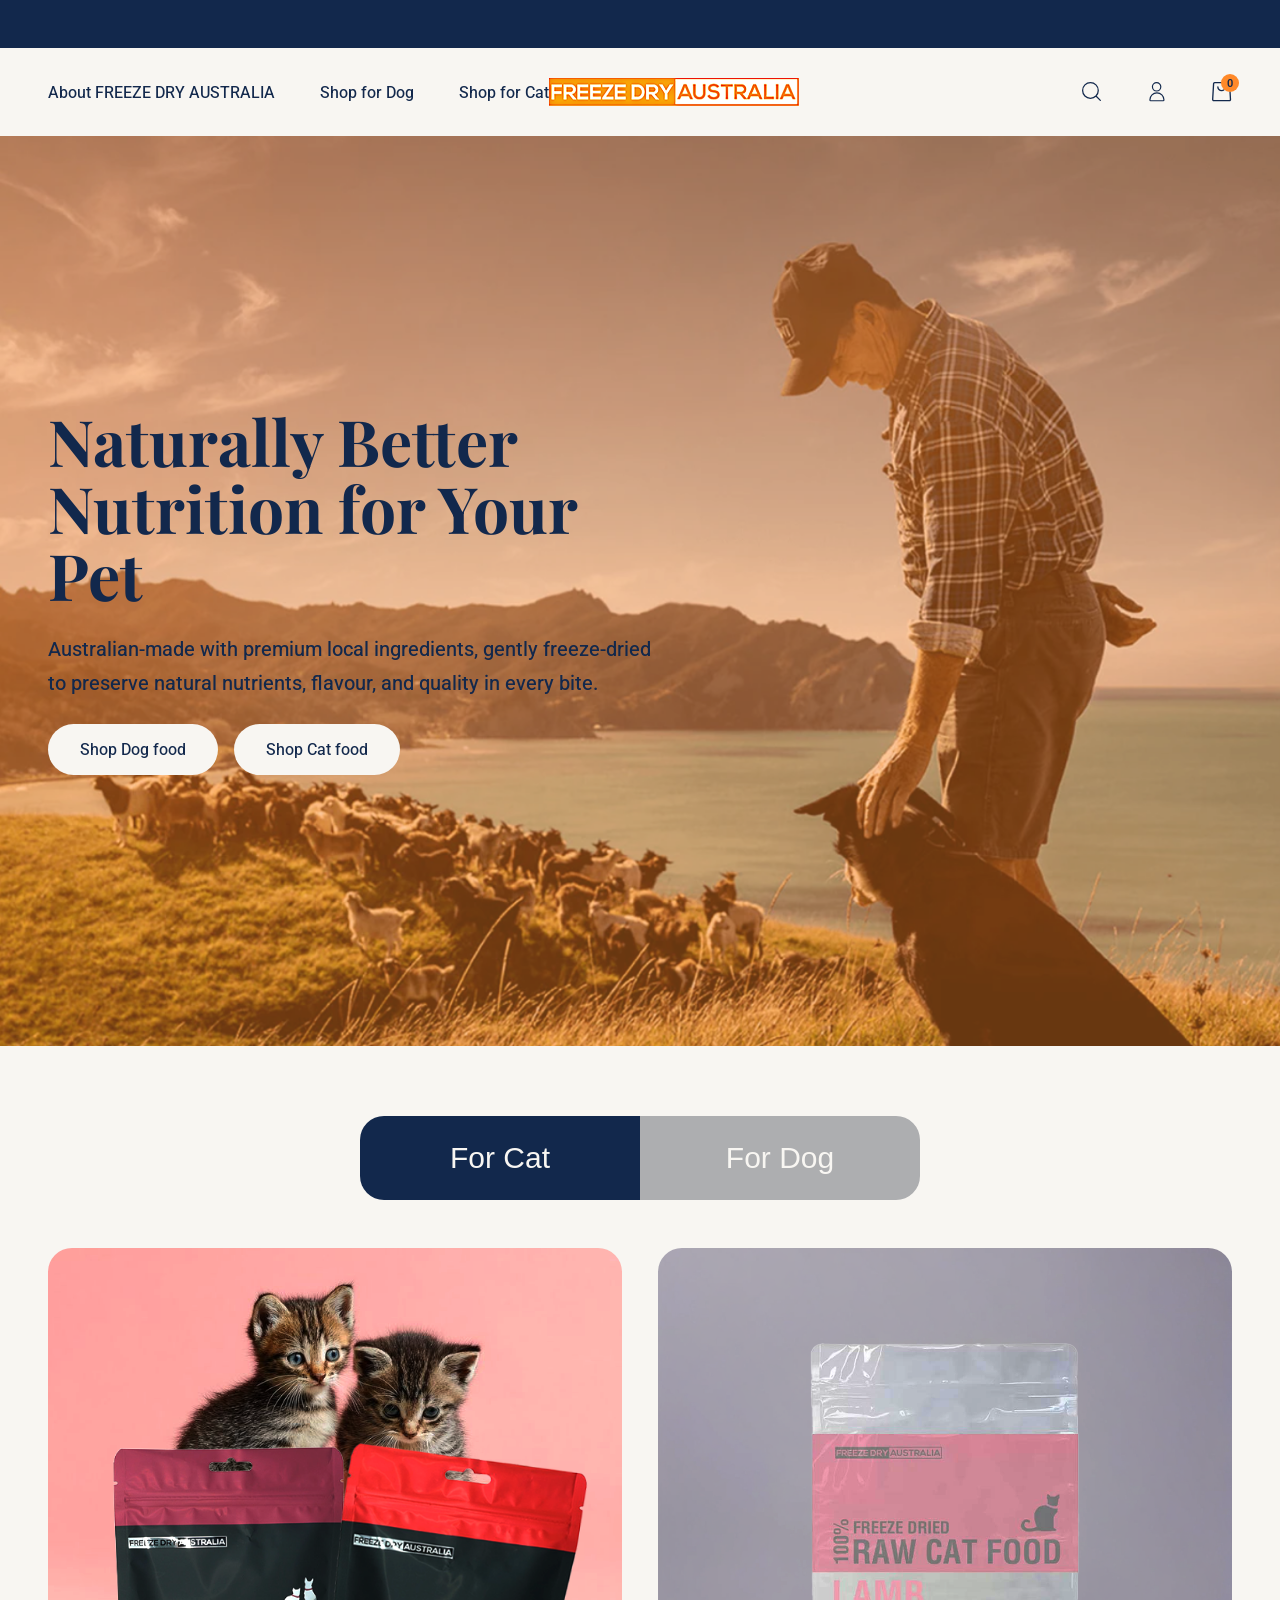
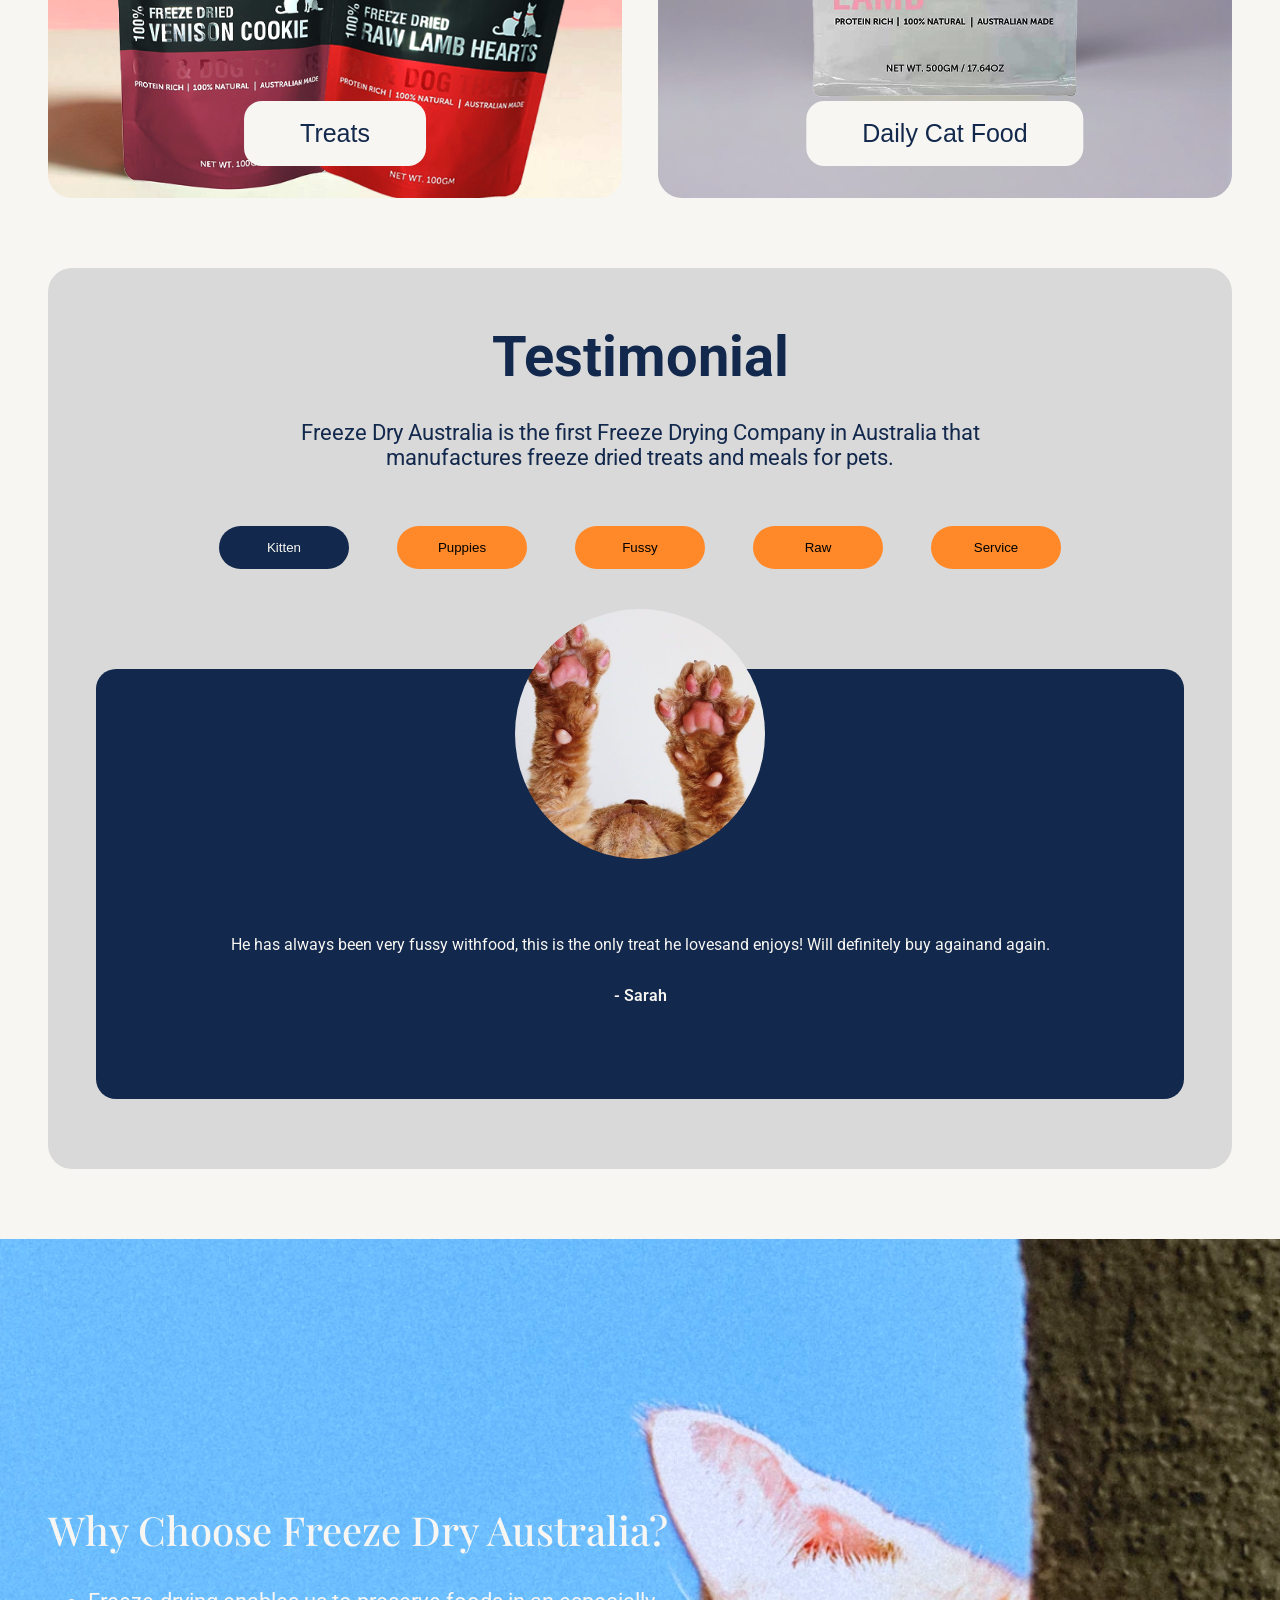
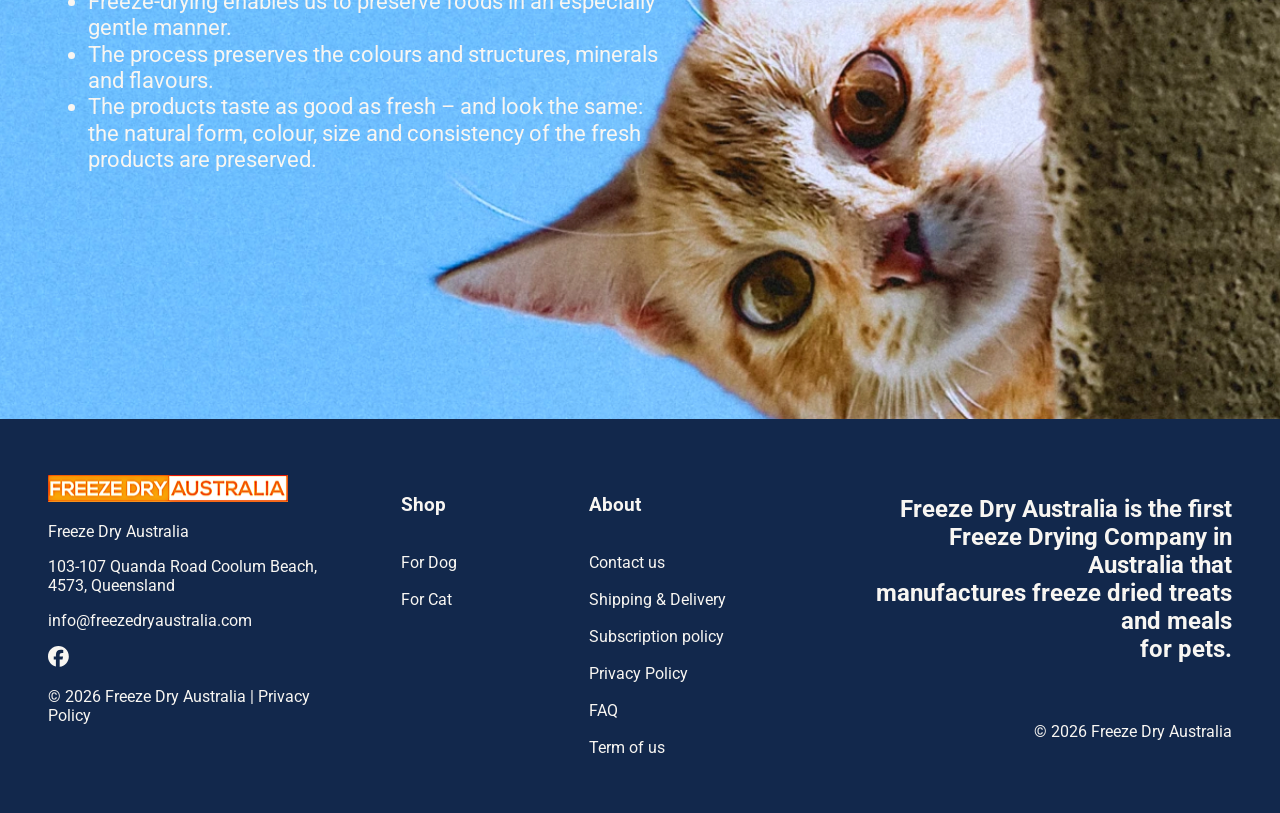
==== commit e0782f05: "mobile amedia" ====
--- a/index.html
+++ b/index.html
@@ -14,7 +14,7 @@
 <body>
     <!-- i will use Chinese intead some notes-->
      <!-- 这部分是用于顶部运动行-->
-    <div class="top-bar">
+    <div class="top-bar desktop-topbar">
       <span>FREE SHIPPING OVER $150</span>
       <span>100% NATURAL INGREDIENTS</span>
       <span>AUSTRALIAN MADE PET TREATS</span>
@@ -22,11 +22,14 @@
     
     <!-- 这部分是用于防止logo等-->
     <header class=" header-on-top">
-        
+        <button class="hamburger-btn" aria-label="Open menu"><svg width="14" height="19" viewBox="0 0 14 19" fill="none" xmlns="http://www.w3.org/2000/svg">
+<path d="M1.45833 9.49999H12.5417M1.45833 4.35416H12.5417M1.45833 14.6458H12.5417" stroke="#12284C" stroke-linecap="round" stroke-linejoin="round"/>
+</svg></button>
         <nav class="nav-left">
           <a href="#">About FREEZE DRY AUSTRALIA</a>
           <a href="#">Shop for Dog</a>
           <a href="#">Shop for Cat</a></nav>
+        
         <div class="logo">
           <a href="index.html"><img src="img\frezzylogo.svg" alt="logo-image"></a></div>
         
@@ -69,6 +72,8 @@
            
         </section>
 
+    
+
          <!-- 这部分是用于选猫or狗部分-->
          <section class="dogorcar-product-section">
             <div class="pet-tab">
@@ -142,8 +147,50 @@
   </div>
 </section>
 
+
+
+
+
 <!-- 这部分是用于结尾-->
  <footer class="site-footer">
+  <div class="footer-mobile-accordion accordion">
+
+  <div class="accordion-item">
+    <button class="accordion-header" onclick="toggleAccordion(this)">
+      <span>Shop</span>
+      <svg width="26" height="26" viewBox="0 0 26 26" fill="none" xmlns="http://www.w3.org/2000/svg">
+<path d="M8.94865 13.5217H17.0534M13.001 9.46935V17.5741M0.5 0.5H25.5V25.5H0.5V0.5Z" stroke="#FF8929" stroke-linecap="round"/>
+</svg>
+    </button>
+
+    <div class="accordion-content">
+      <a href="#">For Dogs</a>
+      <a href="#">For Cats</a>
+      <a href="#">Subscribe & Save</a>
+    </div>
+  </div>
+
+  <div class="accordion-item">
+    <button class="accordion-header" onclick="toggleAccordion(this)">
+      <span>About Freeze Dry Australia</span>
+     <svg width="26" height="26" viewBox="0 0 26 26" fill="none" xmlns="http://www.w3.org/2000/svg">
+<path d="M8.94865 13.5217H17.0534M13.001 9.46935V17.5741M0.5 0.5H25.5V25.5H0.5V0.5Z" stroke="#FF8929" stroke-linecap="round"/>
+</svg>
+    </button>
+
+    <div class="accordion-content">
+      <a href="#">Contact us</a>
+      <a href="#">Shipping & Delivery</a>
+      <a href="#">Subscription policy</a>
+      <a href="#">Privacy Policy</a>
+      <a href="#">FAQ</a>
+      <a href="#">Term of us</a>
+    </div>
+  </div>
+
+</div>
+
+
   <div class="footer">
     <img class="logo-footer"src="img\frezzylogo.svg" alt="Freeze Dry Australia logo">
 
@@ -152,6 +199,9 @@
     <p>info@freezedryaustralia.com</p>
 
     <a href="https://www.facebook.com/freezedryaustralia/" class="social-icon"><img src="img\facebook1.svg" alt="facebool"></a>
+  <p class="mobile-copyright">
+  © 2026 Freeze Dry Australia | Privacy Policy
+</p>
   </div>
 
   <div class="footer-links">
@@ -176,12 +226,15 @@
 
     <p>© 2026 Freeze Dry Australia</p>
   </div>
+
+
 </footer>
 
 
 
       </main>
 
+     
 
    <!-- 这部分是用于drawer-->
       <div class="cart-overlay" id="cartOverlay" onclick="closeCart()"></div>
@@ -199,35 +252,15 @@
 
  <!-- shipping bar-->
 
- <div class="drawer-shipping">
-  <p>Spend $131.75 more to reach free shipping!</p>
-
-  <div class="shipping-bar">
-      <div class="shipping-progress"></div></div></div>
-
-        
-        <div class="side-cart-item">
-          <img src="img/musule.png" alt="Green Lip Mussels">
-          <div class="side-cart-sentence"> <div class="side-cart-info"><div>
-      <p class="side-cart-category">Freeze-Dried Treats for Dog and Cat</p>
-      <h3>Whole Green Lip Mussels</h3>
-      <p>$18.25</p></div>
-      <button class="remove-items" onclick="removeItem(this)">
-        <svg width="11" height="10" viewBox="0 0 11 10" fill="none" xmlns="http://www.w3.org/2000/svg">
-<path d="M0.5 0.5L9.6695 9.44026M9.6695 0.5L0.5 9.44026" stroke="#12284C" stroke-linecap="round" stroke-linejoin="round"/>
-</svg>
-
-      </button>
-    </div>
-
-    <div class="quantity-item">
-      <button  onclick="changeQuantity(-1)">-</button>
-      <span>1</span>
-      <button onclick="changeQuantity(1)">+</button>
-    </div>
-  </div>
-        </div>
-
+<div class="drawer-shipping">
+  <p class="shipping-message">Spend $150.00 more to reach free shipping!</p>
+
+<div class="shipping-bar">
+    <div class="shipping-progress"></div>
+</div>
+</div>
+      <div id="drawer-cart-items"></div>
+    
   <div class="side-cart-bottom">
     <div class="side-cart-total">
       <span>Estimated total</span>
@@ -236,7 +269,7 @@
 
     <p class="shipping-note">Taxes and shipping calculated at checkout</p>
     <div class="drawer-buttons">
-      <a href="cart.html" class="view-cart-btn">
+      <a href="viewcart.html" class="view-cart-btn">
         View Cart
       </a>
       <a href="checkout.html" class="checkout-btn">
@@ -250,7 +283,12 @@
 
   
 
-    
+     <div class="order-overlay" id="orderOverlay">
+  <div class="order-popup">
+    <h1>Thank you! Your order's<br>confirmed</h1>
+    <button onclick="closeOrderPopup()">Confirm</button>
+  </div>
+</div>
       <script src="free.js"></script>
                  
 </body>
--- a/home.css
+++ b/home.css
@@ -1,4 +1,3 @@
-
 html {
   font-size: 16px;
 }
@@ -617,9 +616,7 @@
   font-weight: 450;
 }
 
-.stars {
-
-}
+
 
 .stars img {
   width: 82px;
@@ -707,12 +704,15 @@
 
 .result-main h1 {
   text-align: center;
-  font-size: 3.125rem;
-  color: #12284C;
-  margin-bottom: 2rem;
+  font-size: 3.1rem;
+  color: #12284C;
+  margin-bottom: 3rem;
   font-family: "Roboto", sans-serif;
   font-weight: 400;
 }
+
+
+
 
 
 .result-search-bar {
@@ -828,7 +828,8 @@
   font-family: "Roboto", sans-serif;
 }
 
-.result-card-info button {
+.result-card-info button,
+.result-card-info .choose-option-btn{
   width: 100%;
   height: 42px;
   border: none;
@@ -839,11 +840,18 @@
   font-family: "Roboto", sans-serif;
   cursor: pointer;
   transition: 0.3s;
-}
-
-.result-card-info button:hover {
+  display: flex;
+  justify-content: center;
+  align-items: center;
+  text-decoration: none;
+}
+
+.result-card-info button:hover,
+.result-card-info .choose-option-btn:hover{
   color: #F8F6F2;
 }
+
+
 
 .product-image-link,
 .product-title-link {
@@ -884,10 +892,19 @@
   right: -500px;
   width: 500px;
   height: 100vh;
-  background:#F8F6F2;
+  background: #F8F6F2;
   z-index: 2001;
-  padding: 3rem;
+  padding: 3rem 3rem 0;
+  overflow: hidden;
   transition: 0.3s;
+  display: flex;
+  flex-direction: column;
+}
+
+#drawer-cart-items {
+  flex: 1;
+  overflow-y: auto;
+  padding-bottom: 1.5rem;
 }
 
 .cart-drawer.active {
@@ -1001,12 +1018,12 @@
 .side-cart-category {
   margin: 0 0 0.5rem;
   color:#ADAEB0;
-  font-size: 0.75rem;
+  font-size: 0.625rem;
 }
 
 .side-cart-info h3 {
   margin: 0 0 0.75rem;
-  font-size: 1.375rem;
+  font-size: 1.125rem;
   font-weight: 400;
   line-height: 1.3;
   color: #12284C;
@@ -1073,10 +1090,9 @@
 /* bottom */
 
 .side-cart-bottom {
-  position: absolute;
-  left: 2rem;
-  right: 2rem;
-  bottom: 2rem;
+  flex-shrink: 0;
+  background: #F8F6F2;
+  padding: 1.5rem 0 3rem;
 }
 
 .side-cart-total {
@@ -1157,4 +1173,1028 @@
   align-items: center;
  }
 
- + 
+ .cart-page {
+  min-height: 100vh;
+  padding: 4rem 5rem 7rem;
+  background: #F8F6F2;
+  color: #12284C;
+}
+
+.cart-page h1 {
+  text-align: center;
+  font-size: 3.125rem;
+  font-weight: 400;
+  margin: 0 0 2rem;
+}
+
+.cart-shipping {
+  width: 560px;
+  margin: 0 auto 5rem;
+  text-align: center;
+}
+
+.cart-shipping p {
+  font-size: 0.9375rem;
+  margin: 0 0 1rem;
+}
+
+.cart-table {
+  width: 100%;
+}
+
+.cart-header {
+  display: grid;
+  grid-template-columns: 2fr 1fr 1fr 1fr;
+  align-items: center;
+  margin-bottom: 2rem;
+}
+
+.cart-header span {
+  font-size: 1.5625rem;
+  font-weight: 400;
+  text-align: center;
+}
+
+.cart-header span:first-child {
+  text-align: left;
+}
+
+.cart-header span:nth-child(2),
+.cart-header span:nth-child(3),
+.cart-header span:nth-child(4) {
+  text-align: center;
+}
+
+.cart-row .quantity-item {
+  justify-self: center;
+  margin: 0;
+}
+
+.cart-row {
+  display: grid;
+  grid-template-columns: 2fr 1fr 1fr 1fr;
+  align-items: center;
+  min-height: 220px;
+  align-items: center;
+}
+
+.cart-product {
+  display: flex;
+  align-items: center;
+  gap: 1rem;
+}
+
+
+.cart-product img {
+  width: 120px;
+  height: 150px;
+  border-radius: 1.5rem;
+  object-fit: cover;
+}
+
+.cart-category {
+  color: #ADAEB0;
+  font-size: 0.75rem;
+  margin: 0 0 0.75rem;
+}
+
+.cart-product h3 {
+  font-size: 1.25rem;
+  font-weight: 500;
+  line-height: 1.3;
+}
+
+.cart-price,
+.cart-total {
+  justify-self: center;
+  text-align: center;
+}
+
+
+
+.cart-summary {
+  width: 520px;
+  margin-left: auto;
+  margin-top: 4rem;
+}
+
+.cart-summary-row {
+  display: flex;
+  justify-content: space-between;
+  align-items: center;
+}
+
+.cart-summary h2 {
+  font-size: 1.5625rem;
+  margin: 0;
+}
+
+.cart-summary strong {
+  font-size: 1.5625rem;
+}
+
+.cart-summary p {
+  font-size: 0.875rem;
+  margin: 1rem 0 1.5rem;
+}
+
+.cart-checkout-btn {
+  width: 100%;
+  height: 64px;
+  border-radius: 0.75rem;
+  background: #12284C;
+  color: #F8F6F2;
+  display: flex;
+  justify-content: center;
+  align-items: center;
+  font-size: 1.5625rem;
+  margin-bottom: 1rem;
+}
+
+.cart-checkout-btn:hover {
+  background: #FF8929;
+  color: #12284C;
+}
+
+
+
+.pay-buttons {
+  display: grid;
+  grid-template-columns: 1fr 1fr;
+  gap: 1rem;
+}
+
+.pay-btn {
+  border: none;
+  background: none;
+  padding: 0;
+  cursor: pointer;
+}
+
+.pay-btn img {
+  width: 100%;
+  height: auto;
+  display: block;
+}
+
+
+.checkout-page {
+  min-height: 100vh;
+  background: #F8F6F2;
+  position: relative;
+  padding: 3rem;
+}
+
+.checkout-logo {
+  position: absolute;
+  top: 3rem;
+  left: 25%;
+}
+
+.checkout-logo img {
+  width: 250px;
+  display: block;
+}
+
+.checkout-cart-icon {
+  position: absolute;
+  top: 3rem;
+  right: 20%;
+  display: flex;
+  align-items: center;
+  gap: 0.4rem;
+}
+
+
+.checkout-cart-icon #cart-count{
+  font-size:1rem; 
+  font-weight:600;
+  min-width:24px;
+  height:24px;
+  display:flex;
+  align-items:center;
+  justify-content:center;
+  border-radius:999px;
+}
+
+.checkout-form {
+  width: 560px;
+  margin: 6rem auto 0;
+}
+
+.checkout-form h1,
+.checkout-form h2 {
+  color: #12284C;
+  font-size: 1.75rem;
+  margin: 0 0 1.25rem;
+}
+
+.checkout-form h2 {
+  margin-top: 3rem;
+}
+
+.checkout-input {
+  height: 58px;
+  border: 1.5px solid #12284C;
+  border-radius: 0.75rem;
+  padding: 0.625rem 1rem;
+  margin-bottom: 1rem;
+  display: flex;
+  flex-direction: column;
+  justify-content: center;
+}
+
+.field-label {
+  color: #ADAEB0;
+  font-size: 0.75rem;
+  font-weight: 600;
+  margin-bottom: 0.25rem;
+}
+
+.checkout-input input {
+  border: none;
+  outline: none;
+  background: transparent;
+  color: #12284C;
+  font-size: 0.875rem;
+  font-weight: 600;
+  padding: 0;
+}
+
+.shipping-option {
+  width: 100%;
+  height: 58px;
+  border: 1.5px solid #12284C;
+  border-radius: 0.75rem;
+  margin-bottom: 0.75rem;
+  padding: 0 3rem;
+  background: transparent;
+  display: flex;
+  align-items: center;
+  justify-content: space-between;
+  color: #12284C;
+  font-size: 0.9375rem;
+  font-weight: 500;
+  cursor: pointer;
+}
+
+.shipping-option.active {
+  background: #FF8929;
+  border-color: #FF8929;
+  color: #F8F6F2;
+}
+
+.pay-now-btn {
+  width: 470px;
+  height: 60px;
+  margin: 3.5rem auto 0;
+  border-radius: 0.75rem;
+  background: #12284C;
+  color: #F8F6F2;
+  display: flex;
+  justify-content: center;
+  align-items: center;
+  font-size: 1.375rem;
+}
+
+.pay-now-btn:hover {
+  background: #FF8929;
+  color: #12284C;
+}
+
+
+.checkout-total {
+  margin-top: 3.5rem;
+}
+
+.checkout-total-row{
+  display:flex;
+  justify-content:space-between;
+  align-items:center;
+}
+
+.checkout-total h3 {
+  font-size: 1rem;
+  font-weight: 400;
+  color: #12284C;
+  margin-bottom: 0.5rem;
+}
+
+.checkout-total strong {
+  display: block;
+  font-size: 2rem;
+  font-weight: 600;
+  color: #12284C;
+  margin-bottom: 3.5rem;
+}
+
+.checkout-total p {
+  font-size: 1.125rem;
+  color: #ADAEB0;
+}
+
+.checkout-total-row h2,
+.checkout-total-row strong{
+  margin:0;
+}
+  
+  .order-overlay {
+  position: fixed;
+  inset: 0;
+  background: rgba(18, 40, 76, 0.5);
+  backdrop-filter: blur(1px);
+  display: none;
+  justify-content: center;
+  align-items: center;
+  z-index: 3000;
+}
+
+.order-overlay.active {
+  display: flex;
+}
+
+.order-popup {
+  text-align: center;
+  color: #F8F6F2;
+}
+
+.order-popup h1 {
+  font-family: "Playfair Display", serif;
+  font-size: 3rem;
+  line-height: 1.2;
+  font-weight: 400;
+  margin-bottom: 2rem;
+}
+
+.order-popup button {
+  width: 300px;
+  height: 44px;
+  border: none;
+  border-radius: 1.5rem;
+  background: #FF8929;
+  color: #F8F6F2;
+  font-size: 1.25rem;
+  cursor: pointer;
+}
+
+.in-cart {
+  background:#F8F6F2;
+  color: #12284C;
+  cursor: not-allowed;
+  opacity: 0.8;
+}
+
+
+
+.product-detail {
+  display: grid;
+  grid-template-columns: 1.1fr 1fr;
+  gap: 3rem;
+  padding: 3rem;
+  align-items: start;
+}
+
+.product-gallery {
+  height: 760px;
+  overflow-y: auto;
+  scrollbar-width: none;
+}
+
+.product-gallery::-webkit-scrollbar {
+  display: none;
+}
+
+.product-gallery img {
+  width: 100%;
+  display: block;
+  margin-bottom: 1rem;
+  object-fit: cover;
+  border-radius: 0;
+}
+
+.product-info {
+  position: sticky;
+  top: 110px;
+}
+
+.product-info h1 {
+  font-size: 3rem;
+  line-height: 1.1;
+  color: #12284C;
+  margin: 0 0 1rem;
+  font-weight: 400;
+}
+
+.product-stars {
+  color: #FF8929;
+  margin-bottom: 1rem;
+}
+
+.product-price {
+  font-size: 2rem;
+  color: #12284C;
+  margin: 0 0 0.5rem;
+}
+
+.product-price span {
+  font-size: 1rem;
+  color: #ADAEB0;
+}
+
+.product-size {
+  margin: 0 0 2rem;
+  color: #12284C;
+  font-size: 1rem;
+}
+
+.purchase-type {
+  margin-bottom: 1.5rem;
+  border: 1px solid #FF8929;
+}
+
+.purchase-type button {
+  width: 100%;
+  height: 60px;
+  border: none;
+  border-bottom: 1px solid #FF8929;
+  background: #F8F6F2;
+  color: #12284C;
+  text-align: left;
+  padding-left: 1.5rem;
+  cursor: pointer;
+  font-size: 1rem;
+}
+
+.purchase-type button:last-child {
+  border-bottom: none;
+}
+
+.purchase-active {
+  background: #FF8929 !important;
+  color: #F8F6F2 !important;
+}
+
+
+
+.product-buy{
+  margin-bottom: 1.5rem;
+}
+
+.add-cart-btn{
+  width: 100%;
+  height: 60px;
+  border: none;
+  border-radius: 999px;
+  background: #FF8929;
+  color: #12284C;
+  font-size: 1rem;
+  font-weight: 500;
+  cursor: pointer;
+}
+
+.accordion {
+  background: #FF8929;
+}
+
+.accordion-item {
+  border-bottom: 1px solid rgba(18, 40, 76, 0.25);
+}
+
+.accordion-item:last-child {
+  border-bottom: none;
+}
+
+.accordion-header {
+  width: 100%;
+  border: none;
+  background: none;
+  display: flex;
+  justify-content: space-between;
+  align-items: center;
+  padding: 1.25rem;
+  font-size: 1.5rem;
+  color: #12284C;
+  cursor: pointer;
+}
+
+.accordion-content {
+  display: none;
+  padding: 0 1.25rem 1.25rem;
+  line-height: 1.6;
+  color: #12284C;
+  font-size: 1rem;
+}
+
+.accordion-item.active .accordion-content {
+  display: block;
+}
+
+.accordion-icon {
+  transition: 0.3s;
+}
+
+.accordion-item.active .accordion-icon {
+  transform: rotate(45deg);
+}
+
+.product-recommend {
+  padding-top: 6rem;
+}
+
+.product-recommend h1 {
+  margin-bottom: 5rem;
+}
+
+.smalllink{
+  grid-column: 1 / -1;
+  display:flex;
+  align-items:center;
+  gap:0.75rem;
+  
+}
+
+.smalllink a{
+  text-decoration:none;
+  color:#12284C;
+  font-size:14px;
+}
+
+.smalllink span{
+  color:#ADAEB0;
+}
+
+.search-view-btn{
+  display:inline-flex;
+  justify-content:center;
+  align-items:center;
+  width:5.625rem;     
+  height:2.5rem;     
+  border-radius:62.4375rem; 
+  background:#FF8929;
+  color:#12284C;
+  text-decoration:none;
+  font-weight:500;
+  font-size:0.875rem;  
+  transition:0.3s;
+}
+
+.search-view-btn:hover{
+  background:#12284C;
+  color:#F8F6F2;
+}
+
+.size-options{
+  display:flex;
+  gap:1rem;
+  margin:1rem 0;
+}
+
+.size-btn{
+  width:6rem;
+  height:2rem;
+  border-radius:999px;
+  border:1px solid #12284C;
+  background:#F8F6F2;
+  cursor:pointer;
+}
+
+.size-btn.active{
+  background:#FF8929;
+  border:none;
+}
+
+.cart-size{
+  margin: 0 0 0.5rem;
+  font-size: 0.875rem;
+  color: #ADAEB0;
+}
+
+.hamburger-btn {
+  display: none;
+}
+
+
+.footer-mobile-accordion{
+  display:none;
+}
+ 
+@media (max-width: 600px) {
+
+  html,body {
+    font-size: 1rem;
+    overflow-x: visible;
+  
+  }
+
+  body {
+    width: 100%;
+    overflow-y: auto;
+  }
+
+  .desktop-topbar {
+    display: flex;
+  }
+
+   .top-bar{
+    height:42px;
+    position: relative;
+  }
+
+  .top-bar span{
+    font-size:0.75rem;
+  }
+
+  .mobile-topbar {
+   display: none;
+  }
+
+  
+
+  .hamburger-btn path{
+    transition:0.3s;
+  }
+
+  .hamburger-btn:hover path{
+    stroke:#FF8929;
+  }
+
+
+  .header-on-top {
+  position: sticky;
+  top: 0;
+  z-index: 9999;
+  height: 72px;
+  padding: 0 1.5rem;
+  grid-template-columns: auto 1fr auto;
+}
+
+.nav-left {
+  display: none;
+}
+
+.hamburger-btn {
+  display: flex;
+  grid-column: 1;
+  grid-row: 1;
+  justify-self: start;
+  align-items: center;
+  justify-content: center;
+  width: 1.5rem;
+  height: 1.5rem;
+  padding: 0;
+  border: none;
+  background: none;
+}
+
+.hamburger-btn svg {
+  width: 16px;
+  height: auto;
+  display: block;
+}
+
+.logo {
+  grid-column: 2;
+  grid-row: 1;
+  justify-self: center;
+}
+
+.logo img {
+  width: 170px;
+}
+
+
+.nav-right a {
+  pointer-events: auto;
+}
+
+.nav-right a:nth-child(2){
+    display:none;
+  }
+.nav-right{
+    display:flex;
+    justify-content:flex-end;
+    align-items:center;
+    gap:2.125rem;
+  }
+
+.nav-right svg {
+  width: 1.125rem;
+  height: 1.125rem;
+}
+
+  /* hero */
+  .hero {
+    height: 480px;
+    padding: 0 1.5rem;
+    align-items: center;
+  }
+
+  .hero img {
+    object-position: center;
+  }
+
+  .hero-content {
+    max-width: 250px;
+    gap: 0.625rem;
+  }
+
+  .hero-sentence {
+    font-size: 22px;
+    line-height: 1.2;
+  }
+
+  .hero-discription {
+    font-size: 0.875rem;
+    line-height: 1.3;
+  }
+
+  .hero-button {
+    flex-direction: column;
+    gap: 0.5rem;
+    width: 150px;
+    margin-top: 0.625rem;
+  }
+
+  .shop-button {
+    padding: 0.625rem 26px;
+    text-align: center;
+    font-size: 0.875rem;
+  }
+
+  /* cat dog section */
+
+  .dogorcar-product-section {
+  padding: 0 1.125rem;
+  margin-top: 3rem;
+}
+
+.product-grid.active {
+  display: grid;
+  grid-template-columns: 1fr;
+  gap: 1.75rem; 
+}
+
+.Fordogorcat-product-card {
+  width: 100%;
+  height: 304px;
+  border-radius: 1.25rem;
+}
+
+.Fordogorcat-product-card img {
+  width: 100%;
+  height: 100%;
+  object-fit: cover;
+}
+
+.Fordogorcat-product-card button {
+  bottom: 1.125rem;
+  font-size: 0.875rem;
+  padding: 0.625rem 2.625rem; 
+}
+
+.pet-tab {
+  width: 100%;
+  margin-bottom: 2.375rem; 
+  border-radius: 1.5rem;
+}
+
+.tab,
+.tab-active {
+  font-size: 1.0625rem; 
+  padding: 1.25rem 0;
+}
+  
+  
+
+
+  /* testimonial */
+  
+  .testimonial-section {
+  margin-top: 3rem;
+  padding: 0 1.125rem 40px;
+  background: #F8F6F2;
+  text-align: center;
+}
+
+.testimonial-section h2 {
+  font-size: 42px;
+  font-family: "Playfair Display", serif;
+  font-weight: 400;
+  margin-bottom: 1.5rem;
+}
+
+.Testimonial-sen {
+  max-width: 354px;
+  font-size: 1rem;
+  line-height: 1.25;
+  margin: 0 0 40px;
+}
+
+.testimonial-tabs {
+  display: flex;
+  max-width: 295px;
+  flex-wrap: wrap;
+  justify-content: center;
+  gap: 0.875rem 1.125rem;
+  margin:0 auto 3rem;
+  width: 100%;
+}
+
+.review-bn {
+  width: 73px;
+  height: 33px;
+  padding: 0;
+  border: none;
+  font-size: 0.625rem;
+  border-radius: 999px;
+  display: flex;
+  justify-content: center;
+  align-items: center;
+}
+
+.review-display {
+  display:flex;
+  justify-content:center;
+  padding:0;
+}
+
+.main-review {
+  width: 295px;
+  height: 369px;
+  margin: 0 auto;
+  border-radius: 1.5rem;
+  padding: 90px 1.5rem 1.5rem;
+  text-align: center;
+  display: flex;
+  flex-direction: column;
+  justify-content: center;
+  align-items: center;
+}
+
+.main-review img {
+  width: 11.25rem;
+  height: 11.25rem;
+  top: -30px;
+}
+
+#review-text {
+  font-size: 11px;
+  line-height: 1.4;
+ 
+}
+
+#review-name {
+  font-size: 0.8125rem;
+  margin-top: 0.75rem;
+}
+
+  /* why section */
+   .why-section{
+    position:relative;
+    width:100%;
+    height:592px;
+    overflow:hidden;
+    margin-top:1.5rem;
+  
+  }
+
+
+ .why-bg{
+  position:absolute;
+  inset:0;
+  background-image:url("img/why choose us.png");
+  background-size:cover;
+  background-repeat:no-repeat;
+  background-position:center;
+}
+  .why-content {
+   position:absolute;
+   top:3.75rem;
+   left:50%;
+   transform:translateX(-50%);   
+   width:293px;
+   height: 380px;
+   padding:2.25rem 1.5rem;   
+   border-radius:1.5rem;
+   background:#F8F6F2;
+   color: #FF8929;
+  }
+
+  .why-content h2 {
+    font-size: 2rem;
+    line-height: 1.15;
+    margin: 0 0 1.25rem;
+  }
+
+  .why-content ul {
+    padding-left: 1.125rem;
+    margin-top: 0.5rem;
+  }
+
+  .why-content li {
+    font-size: 0.8125rem;
+    line-height: 1.3;
+    margin-bottom: 0.5rem;
+  }
+
+  /* footer mobile */
+ .site-footer {
+  display: block;
+  padding: 1.625rem;
+  background:#12284C;
+  color:#F8F6F2;
+  overflow:hidden;
+}
+  .mobile-copyright{
+    text-align:center;
+    font-size:0.8125rem;
+    margin-top:1.5rem;
+    color:#F8F6F2;
+  }
+
+  .footer-links,
+  .footer-message {
+    display: none;
+  }
+
+  .logo-footer {
+    width: 174px;
+  }
+
+  .footer p {
+    font-size: 0.875rem;
+    line-height: 1.35;
+  }
+.footer{
+    display:block;
+    padding-top:1.5rem;
+  }
+
+  .footer p{
+    font-size:0.875rem;
+    line-height:1.4;
+    margin-bottom:0.75rem;
+  }
+
+  .social-icon{
+    display:inline-block;
+    margin-top:0.5rem;
+    margin-bottom:2.5rem;
+  }
+
+  .social-icon img{
+    width:1.5rem;
+    height:1.5rem;
+    display:block;
+  }
+
+ .footer-mobile-accordion{
+  display:block;
+  margin:-1.625rem -1.625rem 1.5rem;
+  background:#12284C;
+}
+
+  .footer-mobile-accordion .accordion-item{
+  background:#FF8929;
+  border-bottom:1px solid rgba(18,40,76,0.35);
+}
+
+.footer-mobile-accordion .accordion-item:last-child{
+  border-bottom:none;
+}
+
+  .footer-mobile-accordion .accordion-header{
+    padding:1.5rem;
+    background:#FF8929;
+    color:#12284C;
+    font-size:1.25rem;
+  }
+
+  .footer-mobile-accordion .accordion-content{
+    display:none;
+    padding:0 1.5rem 1.5rem;
+    background:#12284C;
+  }
+
+  .footer-mobile-accordion .accordion-content a{
+    display:block;
+    color:#F8F6F2;
+    font-size:0.9375rem;
+    padding:1.5rem 0;
+  }
+
+  .footer-mobile-accordion .accordion-item.active .accordion-content{
+    display:block;
+  }
+
+  .footer-mobile-accordion .accordion-item.active svg{
+    transform:rotate(90deg);
+  }
+
+  .footer-links,
+  .footer-message{
+    display:none;
+  }
+
+}
